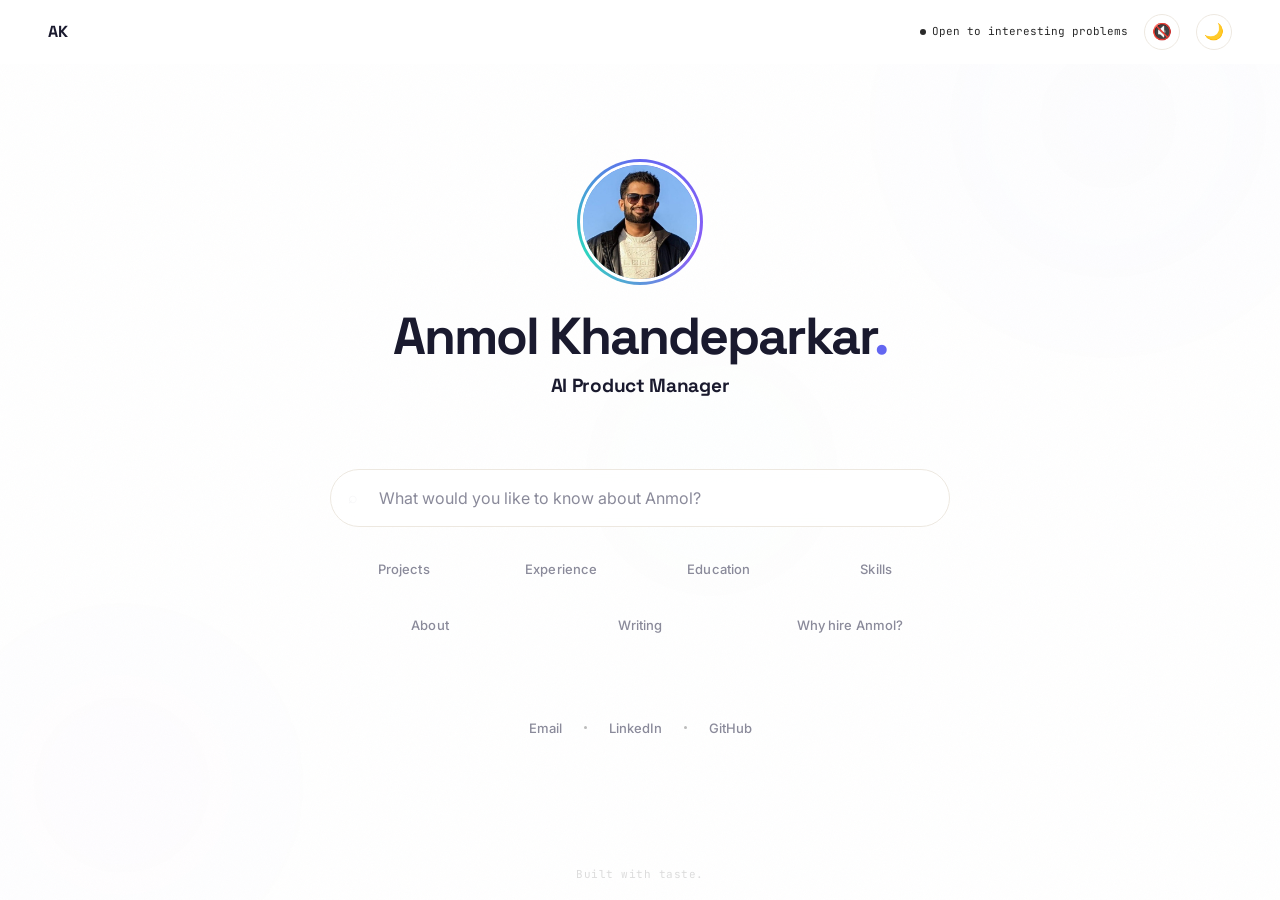
==== index.html @ 7db9a33a "fix: improve RAG retrieval — enriched chunk tags, query expansion for mole/fund/work/writing/educati" ====
<!DOCTYPE html>
<html lang="en">
<head>
<meta charset="UTF-8">
<meta name="viewport" content="width=device-width, initial-scale=1.0">
<title>Anmol Khandeparkar — AI Product Manager</title>
<meta name="description" content="AI Product Manager. Shipped production AI/ML systems at Goldman Sachs, builds independently with Claude and Supabase. Strong opinions on great products, venture capital, and chai.">
<link rel="icon" href="data:image/svg+xml,<svg xmlns='http://www.w3.org/2000/svg' viewBox='0 0 100 100'><text y='.9em' font-size='90'>☕</text></svg>">
<link rel="preconnect" href="https://fonts.googleapis.com">
<link href="https://fonts.googleapis.com/css2?family=Inter:wght@400;500;600;700;800&family=JetBrains+Mono:wght@400;500&family=Space+Grotesk:wght@400;500;600;700;800&display=swap" rel="stylesheet">
<style>
:root {
  --bg: #FFFFFF;
  --bg-warm: #FBF8F4;
  --surface: #FFFFFF;
  --border: #EDE8E0;
  --border2: #F5F1EC;
  --text: #1a1a2e;
  --text2: #4a4a5a;
  --muted: #8a8a9a;
  --muted2: #bbb;
  --accent: #222222;
  --purple: #2a2a2a;
  --blue: #2a2a2a;
  --green: #2a2a2a;
  --pink: #333333;
  --amber: #2a2a2a;
  --sans: 'Inter', -apple-system, sans-serif;
  --mono: 'JetBrains Mono', monospace;
  --display: 'Space Grotesk', sans-serif;
  --ease: cubic-bezier(0.16, 1, 0.3, 1);
  --radius: 20px;
  --shadow: 0 2px 8px rgba(0,0,0,0.04), 0 8px 24px rgba(0,0,0,0.06);
  --shadow-hover: 0 8px 32px rgba(0,0,0,0.10), 0 2px 8px rgba(0,0,0,0.04);
}
/* ── Dark mode ── */
[data-theme="dark"] {
  --bg: #0f0f17;
  --bg-warm: #141420;
  --surface: #1a1a2e;
  --border: #2a2a3e;
  --border2: #222236;
  --text: #e8e8f0;
  --text2: #b0b0c8;
  --muted: #7a7a9a;
  --muted2: #555;
  --accent: #b0b0c8;
  --shadow: 0 2px 8px rgba(0,0,0,0.2), 0 8px 24px rgba(0,0,0,0.3);
  --shadow-hover: 0 8px 32px rgba(0,0,0,0.4), 0 2px 8px rgba(0,0,0,0.2);
}
[data-theme="dark"] nav { background: rgba(15,15,23,0.85); }
[data-theme="dark"] nav.scrolled { border-bottom-color: var(--border); box-shadow: 0 1px 12px rgba(0,0,0,0.3); }
[data-theme="dark"] ::selection { background: var(--text); color: var(--bg); }
[data-theme="dark"] .btn-primary { background: #e8e8f0; color: #0f0f17; box-shadow: 0 4px 16px rgba(232,232,240,0.15); }
[data-theme="dark"] .btn-primary:hover { background: #fff; color: #0f0f17; box-shadow: 0 8px 24px rgba(255,255,255,0.2); }
[data-theme="dark"] .btn-secondary { background: var(--surface); border-color: var(--border); }
[data-theme="dark"] .skill:hover { background: rgba(255,255,255,0.06); }
[data-theme="dark"] .status.shipped { background: rgba(255,255,255,0.06); }
[data-theme="dark"] .status.upcoming { background: rgba(255,255,255,0.06); }
[data-theme="dark"] .card-tech span { background: rgba(255,255,255,0.05); }
[data-theme="dark"] .hero-photo { border-color: var(--bg); }

/* ── Theme toggle ── */
.theme-toggle {
  background: none; border: 1px solid var(--border); border-radius: 50%;
  width: 36px; height: 36px; cursor: pointer; display: flex;
  align-items: center; justify-content: center; font-size: 16px;
  transition: all 0.3s var(--ease); color: var(--muted); flex-shrink: 0;
}
.theme-toggle:hover { border-color: #6366f1; color: var(--text); transform: rotate(30deg); box-shadow: 0 0 16px rgba(99,102,241,0.15); }

*, *::before, *::after { margin: 0; padding: 0; box-sizing: border-box; }
html { scroll-behavior: smooth; }
body {
  background: var(--bg);
  color: var(--text);
  font-family: var(--sans);
  line-height: 1.7;
  -webkit-font-smoothing: antialiased;
  transition: background 0.4s ease, color 0.3s ease;
}
::selection { background: var(--text); color: #fff; }

/* ── Progress ── */
#progress {
  position: fixed; top: 0; left: 0; height: 3px;
  background: linear-gradient(90deg, var(--text), var(--muted));
  z-index: 10000; width: 0; border-radius: 0 2px 2px 0;
}

/* ── Nav ── */
nav {
  position: fixed; top: 0; left: 0; right: 0; z-index: 1000;
  background: rgba(255,255,255,0.85);
  backdrop-filter: blur(24px); -webkit-backdrop-filter: blur(24px);
  padding: 0 48px; height: 64px;
  display: flex; justify-content: space-between; align-items: center;
  border-bottom: 1px solid transparent;
  transition: border-color 0.3s, box-shadow 0.3s;
}
nav.scrolled { border-bottom-color: var(--border2); box-shadow: 0 1px 12px rgba(0,0,0,0.04); }
.nav-name { font-family: var(--display); font-size: 16px; font-weight: 700; color: var(--text); text-decoration: none; letter-spacing: -0.3px; }
.nav-status {
  font-family: var(--mono); font-size: 11px; color: var(--green);
  display: flex; align-items: center; gap: 6px;
}
.nav-status::before {
  content: ''; width: 6px; height: 6px; border-radius: 50%;
  background: var(--green); animation: pulse-dot 2s ease infinite;
}
@keyframes pulse-dot { 0%,100% { opacity: 1; } 50% { opacity: 0.4; } }

/* ── Layout ── */
.wrap { max-width: 720px; margin: 0 auto; padding: 0 32px; }
.wrap-wide { max-width: 1000px; margin: 0 auto; padding: 0 32px; }

/* ── Warm section backgrounds ── */
.bg-warm { background: var(--bg-warm); transition: background 0.4s ease; }

/* ── Noise texture overlay ── */
body::before {
  content: ''; position: fixed; inset: 0; z-index: 1; pointer-events: none;
  opacity: 0.028;
  background-image: url("data:image/svg+xml,%3Csvg viewBox='0 0 256 256' xmlns='http://www.w3.org/2000/svg'%3E%3Cfilter id='n'%3E%3CfeTurbulence type='fractalNoise' baseFrequency='0.9' numOctaves='4' stitchTiles='stitch'/%3E%3C/filter%3E%3Crect width='100%25' height='100%25' filter='url(%23n)'/%3E%3C/svg%3E");
  background-repeat: repeat; background-size: 256px;
}

/* ── Aurora gradient ── */
.aurora {
  position: absolute; inset: 0; overflow: hidden; pointer-events: none; z-index: 0;
}
.aurora-blob {
  position: absolute; border-radius: 50%; filter: blur(80px); opacity: 0.12;
  animation: aurora-drift 12s ease-in-out infinite alternate;
}
[data-theme="dark"] .aurora-blob { opacity: 0.08; }
.aurora-blob:nth-child(1) {
  width: 600px; height: 600px; top: -20%; right: -10%;
  background: radial-gradient(circle, rgba(99,102,241,0.15) 0%, transparent 70%);
  animation-duration: 14s;
}
.aurora-blob:nth-child(2) {
  width: 500px; height: 500px; bottom: -15%; left: -10%;
  background: radial-gradient(circle, rgba(139,92,246,0.12) 0%, transparent 70%);
  animation-duration: 18s; animation-delay: -4s;
}
.aurora-blob:nth-child(3) {
  width: 400px; height: 400px; top: 30%; left: 40%;
  background: radial-gradient(circle, rgba(45,212,191,0.10) 0%, transparent 70%);
  animation-duration: 16s; animation-delay: -8s;
}
[data-theme="dark"] .aurora-blob:nth-child(1) {
  background: radial-gradient(circle, rgba(99,102,241,0.20) 0%, transparent 70%);
}
[data-theme="dark"] .aurora-blob:nth-child(2) {
  background: radial-gradient(circle, rgba(139,92,246,0.18) 0%, transparent 70%);
}
[data-theme="dark"] .aurora-blob:nth-child(3) {
  background: radial-gradient(circle, rgba(45,212,191,0.12) 0%, transparent 70%);
}
@keyframes aurora-drift {
  0% { transform: translate(0, 0) scale(1); }
  33% { transform: translate(40px, -30px) scale(1.1); }
  66% { transform: translate(-20px, 20px) scale(0.95); }
  100% { transform: translate(30px, -10px) scale(1.05); }
}

/* ── Floating particles ── */
.particles {
  position: absolute; inset: 0; overflow: hidden; pointer-events: none; z-index: 1;
}
.particle {
  position: absolute; border-radius: 50%; pointer-events: none;
  background: #6366f1; opacity: 0;
  animation: particle-float linear infinite;
}
.particle:nth-child(odd) { background: #8b5cf6; }
.particle:nth-child(3n) { background: #2dd4bf; }
@keyframes particle-float {
  0% { transform: translateY(100vh) scale(0); opacity: 0; }
  10% { opacity: 0.6; }
  90% { opacity: 0.6; }
  100% { transform: translateY(-20vh) scale(1); opacity: 0; }
}

/* ── Decorative blobs (legacy, kept for contact section) ── */
.blob {
  position: absolute; border-radius: 50%; pointer-events: none;
  filter: blur(100px); opacity: 0.07;
}

/* ── Hero entrance orchestration ── */
.hero-enter { opacity: 0; transform: translateY(40px); }
.hero-enter.go {
  opacity: 1; transform: translateY(0);
  transition: opacity 0.8s var(--ease), transform 0.8s var(--ease);
}
.hero-enter:nth-child(1) { transition-delay: 0.1s; }
.hero-enter:nth-child(2) { transition-delay: 0.25s; }
.hero-enter:nth-child(3) { transition-delay: 0.4s; }
.hero-enter:nth-child(4) { transition-delay: 0.55s; }
.hero-enter:nth-child(5) { transition-delay: 0.65s; }
.hero-enter:nth-child(6) { transition-delay: 0.75s; }
.hero-enter:nth-child(7) { transition-delay: 0.85s; }

/* ── Hero photo ── */
.hero-photo-wrap {
  width: 120px; height: 120px; border-radius: 50%; margin-bottom: 28px;
  position: relative; display: inline-block;
}
.hero-photo-wrap::before {
  content: ''; position: absolute; inset: -3px; border-radius: 50%;
  background: conic-gradient(from 0deg, #6366f1, #8b5cf6, #2dd4bf, #6366f1);
  z-index: 0; animation: photo-ring-spin 4s linear infinite;
}
@keyframes photo-ring-spin {
  0% { transform: rotate(0deg); }
  100% { transform: rotate(360deg); }
}
.hero-photo {
  width: 120px; height: 120px; border-radius: 50%; object-fit: cover;
  position: relative; z-index: 1; border: 3px solid var(--bg);
  transition: transform 0.4s var(--ease), box-shadow 0.4s var(--ease);
}
.hero-photo:hover { transform: scale(1.08); box-shadow: 0 8px 32px rgba(0,0,0,0.15); }

/* ── Hero ── */
#hero {
  min-height: 100vh; display: flex; align-items: flex-start; justify-content: center;
  padding-top: 18vh; padding-bottom: 60px;
  position: relative; overflow: hidden; text-align: center;
}
#hero .blob-1 { width: 500px; height: 500px; background: var(--accent); top: -100px; right: -150px; }
#hero .blob-2 { width: 400px; height: 400px; background: var(--purple); bottom: -50px; left: -200px; }
#hero .wrap { display: flex; flex-direction: column; align-items: center; }
.hero-name {
  font-family: var(--display); font-weight: 800;
  font-size: clamp(36px, 5vw, 52px);
  letter-spacing: -2px; line-height: 1; margin-bottom: 8px;
  white-space: nowrap;
}
.hero-name .dot {
  color: #6366f1;
}
[data-theme="dark"] .hero-name {
  background: linear-gradient(135deg, #e8e8f0, #b0b0c8, #8b5cf6);
  -webkit-background-clip: text; background-clip: text;
  -webkit-text-fill-color: transparent;
}
[data-theme="dark"] .hero-name .dot {
  -webkit-text-fill-color: #6366f1;
}
.hero-sub {
  font-family: var(--display); font-size: clamp(16px, 2vw, 19px);
  font-weight: 500; letter-spacing: -0.3px; margin-bottom: 40px;
  color: var(--text2);
}
.hero-sub .hl {
  font-weight: 700; color: var(--text);
}
.hero-bio { display: none; }
.hero-signoff { display: none; }
.chai-trigger { color: inherit; text-decoration: none; border-bottom: 2px dashed var(--muted); cursor: pointer; transition: border-color 0.2s, color 0.2s; }
.chai-trigger:hover { border-color: var(--text); color: var(--text); }
.hero-actions { display: none; }
.btn-primary {
  display: inline-flex; align-items: center; gap: 8px;
  padding: 14px 32px; background: var(--text); color: #fff;
  border-radius: 100px; font-size: 15px; font-weight: 600;
  text-decoration: none; transition: all 0.3s var(--ease);
  box-shadow: 0 4px 16px rgba(26,26,46,0.2);
}
.btn-primary:hover { background: #000; transform: translateY(-3px); box-shadow: 0 8px 30px rgba(0,0,0,0.25), 0 0 60px rgba(0,0,0,0.08); }
.btn-secondary {
  display: inline-flex; align-items: center;
  padding: 14px 28px; border: 1.5px solid var(--border);
  border-radius: 100px; font-size: 14px; font-weight: 500;
  color: var(--text2); text-decoration: none;
  transition: all 0.3s var(--ease); background: var(--surface);
}
.btn-secondary:hover { border-color: var(--text); color: var(--text); transform: translateY(-2px); box-shadow: var(--shadow); }

/* ── Prompt bar ── */
/* ── Search bar ── */
.prompt-wrap {
  margin-top: 0; width: 100%; max-width: 620px; position: relative;
}
.prompt-input-wrap {
  position: relative; width: 100%;
}
.prompt-bar {
  width: 100%; padding: 18px 56px 18px 48px;
  font-family: var(--sans); font-size: 16px; font-weight: 400;
  color: var(--text); background: rgba(255,255,255,0.7);
  backdrop-filter: blur(20px); -webkit-backdrop-filter: blur(20px);
  border: 1px solid var(--border); border-radius: 32px;
  outline: none;
  transition: border-color 0.3s var(--ease), box-shadow 0.3s var(--ease), background 0.3s;
  -webkit-appearance: none;
}
[data-theme="dark"] .prompt-bar { background: rgba(26,26,46,0.4); border-color: rgba(255,255,255,0.08); }
.prompt-search-icon {
  position: absolute; left: 18px; top: 50%; transform: translateY(-50%);
  color: var(--muted); font-size: 16px; pointer-events: none;
  transition: color 0.3s;
}
.prompt-bar:focus ~ .prompt-search-icon { color: var(--text); }
.prompt-bar::placeholder { color: var(--muted); }
.prompt-bar:focus {
  border-color: rgba(99,102,241,0.4);
  box-shadow: 0 4px 32px rgba(99,102,241,0.08), 0 0 0 4px rgba(99,102,241,0.06);
  background: rgba(255,255,255,0.9);
}
[data-theme="dark"] .prompt-bar:focus {
  box-shadow: 0 4px 32px rgba(99,102,241,0.15), 0 0 0 4px rgba(99,102,241,0.10);
  background: rgba(26,26,46,0.8);
}
.prompt-submit {
  position: absolute; right: 8px; top: 50%; transform: translateY(-50%);
  width: 38px; height: 38px; border-radius: 50%;
  background: linear-gradient(135deg, #6366f1, #8b5cf6); color: #fff; border: none; cursor: pointer;
  display: flex; align-items: center; justify-content: center;
  font-size: 16px; transition: all 0.3s var(--ease); opacity: 0;
  box-shadow: 0 2px 12px rgba(99,102,241,0.3);
}
.prompt-bar:not(:placeholder-shown) ~ .prompt-submit { opacity: 1; }
.prompt-submit:hover { transform: translateY(-50%) scale(1.12); box-shadow: 0 4px 20px rgba(99,102,241,0.4); }
.prompt-bar.loading { pointer-events: none; opacity: 0.6; }

/* ── Suggested query chips ── */
.prompt-chips {
  display: flex; flex-wrap: wrap; gap: 10px;
  margin-top: 24px; justify-content: center; max-width: 620px;
}
.prompt-chip {
  font-family: var(--sans); font-size: 13px; font-weight: 500;
  color: var(--muted); background: transparent;
  border: 1px solid transparent; border-radius: 100px;
  padding: 9px 20px; cursor: pointer;
  transition: all 0.3s var(--ease);
  white-space: nowrap; letter-spacing: 0.01em;
  position: relative;
}
.prompt-chip:hover {
  color: var(--text); background: rgba(99,102,241,0.06);
  border-color: rgba(99,102,241,0.15);
  transform: translateY(-1px);
}
[data-theme="dark"] .prompt-chip:hover {
  background: rgba(99,102,241,0.10); border-color: rgba(99,102,241,0.20);
}
.prompt-chip.active {
  color: #fff; background: linear-gradient(135deg, #6366f1, #8b5cf6);
  border-color: transparent; box-shadow: 0 4px 16px rgba(99,102,241,0.30);
  transform: translateY(-1px);
}
.prompt-sep {
  width: 1px; height: 20px; background: var(--border); align-self: center; flex-shrink: 0;
}
.chip-break {
  flex-basis: 100%; height: 0; margin: 0; padding: 0; border: none;
}
.prompt-chips .prompt-chip {
  flex: 1 1 0; text-align: center; max-width: 200px;
}
[data-theme="dark"] .prompt-sep { background: rgba(255,255,255,0.08); }

/* ── Quick-answer cards ── */
.quick-cards {
  width: 100%; max-width: 620px; margin-top: 24px;
  overflow: hidden; transition: max-height 0.5s var(--ease), opacity 0.4s;
  max-height: 0; opacity: 0;
}
.quick-cards.show { max-height: 4000px; opacity: 1; transition: max-height 0.8s var(--ease), opacity 0.6s var(--ease); }
.quick-card {
  text-align: left; padding: 16px 20px; margin-bottom: 10px;
  background: rgba(255,255,255,0.6); backdrop-filter: blur(16px); -webkit-backdrop-filter: blur(16px);
  border: 1px solid var(--border); border-radius: 16px;
  transition: all 0.3s var(--ease);
}
[data-theme="dark"] .quick-card { background: rgba(26,26,46,0.5); }
.quick-card:hover { border-color: rgba(99,102,241,0.3); box-shadow: 0 6px 24px rgba(99,102,241,0.08); transform: translateY(-2px); }
[data-theme="dark"] .quick-card:hover { box-shadow: 0 6px 24px rgba(99,102,241,0.15); }
.quick-card a { text-decoration: none; color: inherit; display: block; }
.quick-card-title {
  font-family: var(--display); font-size: 15px; font-weight: 600;
  color: var(--text); margin-bottom: 4px;
}
.quick-card-meta {
  font-size: 13px; color: var(--muted); margin-bottom: 6px;
}
.quick-card-highlight {
  font-size: 13px; font-weight: 600; color: #6366f1;
  padding: 8px 14px; margin-bottom: 8px; border-radius: 10px;
  background: rgba(99,102,241,0.06); border: 1px solid rgba(99,102,241,0.12);
  letter-spacing: 0.01em; line-height: 1.5;
}
[data-theme="dark"] .quick-card-highlight { background: rgba(99,102,241,0.1); border-color: rgba(99,102,241,0.2); }
.quick-card-body {
  font-size: 14px; color: var(--text2); line-height: 1.55;
}
.quick-card-body .qc-line {
  display: flex; align-items: baseline; gap: 8px;
  padding: 4px 0;
}
.quick-card-body .qc-line:first-child { padding-top: 0; }
.quick-card-body .qc-line:last-child { padding-bottom: 0; }
.quick-card-body .qc-bullet {
  flex-shrink: 0; width: 4px; height: 4px; border-radius: 50%;
  background: rgba(99,102,241,0.5); margin-top: 8px;
}
.quick-card-body .qc-impact {
  color: var(--text); font-weight: 600;
}
.quick-card-tags {
  display: flex; flex-wrap: wrap; gap: 6px; margin-top: 8px;
}
.quick-card-tag {
  font-size: 11px; font-weight: 500; padding: 3px 10px;
  border-radius: 12px; background: rgba(99,102,241,0.05); color: var(--muted);
  border: 1px solid rgba(99,102,241,0.10);
}
[data-theme="dark"] .quick-card-tag { background: rgba(99,102,241,0.10); border-color: rgba(99,102,241,0.15); }
.quick-cards-header {
  display: flex; align-items: center; justify-content: space-between;
  margin-bottom: 14px; padding: 0 4px;
}
.quick-cards-title {
  font-family: var(--display); font-size: 13px; font-weight: 600;
  color: var(--muted); letter-spacing: 0.5px; text-transform: uppercase;
}
.quick-cards-close {
  font-size: 12px; color: var(--muted); background: none; border: none;
  cursor: pointer; padding: 4px 8px; transition: color 0.2s;
}
.quick-cards-close:hover { color: var(--text); }

/* ── Staggered card entrance ── */
.qc-stagger {
  opacity: 0; transform: translateY(18px) scale(0.97);
  filter: blur(4px);
  transition: opacity 0.7s cubic-bezier(0.22, 1, 0.36, 1),
              transform 0.7s cubic-bezier(0.22, 1, 0.36, 1),
              filter 0.5s cubic-bezier(0.22, 1, 0.36, 1);
  transition-delay: calc(var(--qc-i, 0) * 180ms);
}
.qc-stagger.qc-in {
  opacity: 1; transform: translateY(0) scale(1); filter: blur(0);
}

/* ── AI response area ── */
.ai-response {
  width: 100%; max-width: 620px; margin-top: 12px; text-align: left;
  overflow: hidden; transition: max-height 0.5s var(--ease), opacity 0.4s;
  max-height: 0; opacity: 0;
}
.ai-response.show { max-height: 600px; opacity: 1; transition: max-height 0.8s var(--ease), opacity 0.8s var(--ease); }
.ai-response-inner {
  display: flex; gap: 16px; padding: 20px 24px;
  background: transparent;
  border: none;
  border-radius: 16px; font-size: 14px; color: var(--text2); line-height: 1.6;
}
.ai-response-inner .ai-icon {
  width: 32px; height: 32px; border-radius: 10px;
  background: linear-gradient(135deg, #6366f1, #8b5cf6); color: #fff;
  display: flex; align-items: center; justify-content: center;
  font-size: 12px; font-weight: 700; flex-shrink: 0;
  font-family: var(--display); margin-top: 1px;
}
.ai-response-body { flex: 1; min-width: 0; }
.ai-response-text { line-height: 1.75; letter-spacing: 0.01em; word-spacing: 0.02em; }
.ai-response-text .cursor {
  display: inline-block; width: 2px; height: 14px; background: var(--text);
  margin-left: 2px; vertical-align: text-bottom;
  animation: blink-cursor 0.6s step-end infinite;
}
@keyframes blink-cursor { 50% { opacity: 0; } }
.ai-response-footer {
  display: flex; align-items: center; justify-content: center;
  margin-top: 14px;
}
.ai-reset {
  font-family: var(--sans); font-size: 13px; font-weight: 500; color: #6366f1;
  background: rgba(99,102,241,0.08); border: 1px solid rgba(99,102,241,0.2);
  border-radius: 100px; cursor: pointer; padding: 8px 20px;
  transition: all 0.3s var(--ease);
  letter-spacing: 0.01em;
}
.ai-reset:hover { background: rgba(99,102,241,0.15); border-color: rgba(99,102,241,0.4); transform: translateY(-1px); }
[data-theme="dark"] .ai-reset { background: rgba(99,102,241,0.1); border-color: rgba(99,102,241,0.25); }

/* ── Links row below search ── */
.hero-links {
  display: flex; gap: 8px; margin-top: 32px; align-items: center;
}
.hero-link {
  font-size: 13px; color: var(--muted); text-decoration: none;
  transition: all 0.3s var(--ease); font-weight: 500;
  padding: 6px 14px; border-radius: 20px;
}
.hero-link:hover { color: var(--text); background: rgba(99,102,241,0.06); }
[data-theme="dark"] .hero-link:hover { background: rgba(99,102,241,0.12); }
.hero-links-sep {
  width: 3px; height: 3px; border-radius: 50%; background: var(--muted2); flex-shrink: 0;
}


/* ── Section titles ── */
section { padding: 100px 0; position: relative; }
.s-title {
  font-family: var(--display); font-size: 14px; font-weight: 600;
  color: var(--muted); letter-spacing: 1.5px; text-transform: uppercase;
  margin-bottom: 36px; display: flex; align-items: center; gap: 12px;
}
.s-title::after {
  content: ''; flex: 1; height: 1px; background: var(--border);
}


/* ── Site credit ── */
.site-credit {
  position: fixed; bottom: 16px; left: 50%; transform: translateX(-50%);
  font-family: var(--mono); font-size: 11px; color: var(--muted2);
  letter-spacing: 0.5px; opacity: 0.5; pointer-events: none;
}

/* ── Chai ── */
.chai-cup { position: fixed; font-size: 28px; pointer-events: none; z-index: 9000; animation: float-up 2s var(--ease) forwards; }
@keyframes float-up { 0% { opacity:1; transform:translateY(0) scale(1) rotate(0); } 100% { opacity:0; transform:translateY(-140px) scale(0.5) rotate(20deg); } }
.chai-display {
  position: fixed; bottom: 24px; right: 24px;
  font-family: var(--mono); font-size: 13px; color: var(--text);
  background: var(--surface); border: 1px solid var(--border);
  padding: 12px 24px; border-radius: var(--radius); z-index: 9000;
  box-shadow: var(--shadow);
  opacity: 0; transform: translateY(8px);
  transition: opacity 0.3s, transform 0.3s var(--ease);
}
.chai-display.show { opacity: 1; transform: translateY(0); }

/* ── Toast ── */
.toast {
  position: fixed; bottom: 32px; left: 50%;
  transform: translateX(-50%) translateY(16px);
  font-family: var(--mono); font-size: 14px; color: var(--text);
  background: var(--surface); border: 1px solid var(--border);
  padding: 14px 32px; border-radius: var(--radius);
  box-shadow: var(--shadow-hover); z-index: 10001;
  opacity: 0; transition: opacity 0.3s, transform 0.3s var(--ease);
}
.toast.show { opacity: 1; transform: translateX(-50%) translateY(0); }


/* ── Confetti ── */
.confetti {
  position: fixed; top: -10px; width: 10px; height: 10px;
  border-radius: 3px; z-index: 100000; pointer-events: none;
  animation: confetti-fall 2.5s var(--ease) forwards;
}
@keyframes confetti-fall { 0% { transform:translateY(0) rotate(0deg); opacity:1; } 100% { transform:translateY(100vh) rotate(720deg); opacity:0; } }

/* ── Reveal ── */
.js .reveal { opacity: 0; transform: translateY(24px); transition: opacity 0.7s var(--ease), transform 0.7s var(--ease); }
.js .reveal.vis { opacity: 1; transform: translateY(0); }
.js .reveal-left { opacity: 0; transform: translateX(-36px); transition: opacity 0.7s var(--ease), transform 0.7s var(--ease); }
.js .reveal-right { opacity: 0; transform: translateX(36px); transition: opacity 0.7s var(--ease), transform 0.7s var(--ease); }
.js .reveal-left.vis, .js .reveal-right.vis { opacity: 1; transform: translateX(0); }
.js .reveal-scale { opacity: 0; transform: scale(0.93); transition: opacity 0.6s var(--ease), transform 0.6s var(--ease); }
.js .reveal-scale.vis { opacity: 1; transform: scale(1); }
.js .stagger > .reveal:nth-child(2) { transition-delay: 0.08s; }
.js .stagger > .reveal:nth-child(3) { transition-delay: 0.16s; }
.js .stagger > .reveal:nth-child(4) { transition-delay: 0.24s; }
.js .stagger > .reveal:nth-child(5) { transition-delay: 0.32s; }
.js .stagger > .reveal:nth-child(6) { transition-delay: 0.4s; }

/* ── Responsive ── */
@media (max-width: 768px) {
  nav { padding: 0 20px; height: 56px; }
  .nav-links, .nav-status { display: none !important; }
  .wrap, .wrap-wide { padding: 0 20px; }
  section { padding: 72px 0; }
  .hero-name { font-size: 28px; letter-spacing: -1px; white-space: normal; }
  .hero-sub { font-size: 15px; }
  .prompt-bar { padding: 14px 48px 14px 42px; font-size: 15px; }
  .prompt-chips { gap: 6px; }
  .prompt-chip { font-size: 12px; padding: 7px 14px; }
  .prompt-sep { display: none; }
  .quick-cards, .ai-response { max-width: 100%; }
  .hero-links { gap: 16px; }
}

/* ── Sound toggle ── */
.sound-toggle {
  background: none; border: 1px solid var(--border); border-radius: 50%;
  width: 36px; height: 36px; cursor: pointer; display: flex;
  align-items: center; justify-content: center; font-size: 16px;
  transition: all 0.3s var(--ease); color: var(--muted); flex-shrink: 0;
}
.sound-toggle:hover { border-color: #6366f1; color: var(--text); box-shadow: 0 0 16px rgba(99,102,241,0.15); }

/* ── Radial wipe ── */
.theme-wipe {
  position: fixed; border-radius: 50%; pointer-events: none; z-index: 10001;
  transform: translate(-50%, -50%) scale(0);
  transition: transform 0.6s cubic-bezier(0.4, 0, 0.2, 1);
}
.theme-wipe.expand {
  transform: translate(-50%, -50%) scale(1);
}
</style>
</head>
<body>

<div id="progress"></div>

<nav>
  <a href="#" class="nav-name">AK</a>
  <div style="display:flex;align-items:center;gap:16px;">
    <span class="nav-status">Open to interesting problems</span>
    <button class="sound-toggle" id="sound-toggle" title="Toggle sound" aria-label="Toggle sound">🔇</button>
    <button class="theme-toggle" id="theme-toggle" title="Toggle dark mode" aria-label="Toggle dark mode">☀️</button>
  </div>
</nav>

<!-- ── Hero ── -->
<section id="hero">
  <div class="aurora">
    <div class="aurora-blob"></div>
    <div class="aurora-blob"></div>
    <div class="aurora-blob"></div>
  </div>
  <div class="particles" id="particles"></div>
  <div class="wrap" style="position:relative;z-index:2;">
    <div class="hero-photo-wrap hero-enter">
      <img src="anmol.jpg" alt="Anmol Khandeparkar" class="hero-photo" />
    </div>
    <h1 class="hero-name hero-enter" id="hero-text">Anmol Khandeparkar<span class="dot">.</span></h1>
    <p class="hero-sub hero-enter"><span class="hl">AI Product Manager</span></p>

    <div class="prompt-wrap hero-enter">
      <div class="prompt-input-wrap">
        <span class="prompt-search-icon">⌕</span>
        <input type="text" class="prompt-bar" id="prompt-bar" placeholder="What would you like to know about Anmol?" autocomplete="off" />
        <button class="prompt-submit" id="prompt-submit" aria-label="Submit">→</button>
      </div>

      <div class="prompt-chips" id="prompt-chips">
        <button class="prompt-chip" data-type="quick" data-category="projects" data-query="What projects has Anmol built?">Projects</button>
        <button class="prompt-chip" data-type="quick" data-category="experience" data-query="Where has Anmol worked?">Experience</button>
        <button class="prompt-chip" data-type="quick" data-category="education" data-query="Where did Anmol study?">Education</button>
        <button class="prompt-chip" data-type="quick" data-category="skills" data-query="What are Anmol's skills?">Skills</button>
        <span class="chip-break"></span>
        <button class="prompt-chip" data-type="quick" data-category="about" data-query="Tell me something about Anmol">About</button>
        <button class="prompt-chip" data-type="quick" data-category="writing" data-query="What has Anmol written?">Writing</button>
        <button class="prompt-chip" data-type="quick" data-category="hire" data-query="Why should I hire Anmol?">Why hire Anmol?</button>
      </div>

      <!-- Quick-answer cards (pre-built, no API) -->
      <div class="quick-cards" id="quick-cards"></div>

      <!-- AI-generated response (API) -->
      <div class="ai-response" id="ai-response">
        <div class="ai-response-inner">
          <div class="ai-icon">AK</div>
          <div class="ai-response-body">
            <div class="ai-response-text" id="ai-response-text"></div>
          </div>
        </div>
        <div class="ai-response-footer">
          <button class="ai-reset" id="ai-reset">Ask something else ↗</button>
        </div>
      </div>
    </div>

    <div class="hero-links hero-enter">
      <a href="mailto:khandeparkaranmol@gmail.com" class="hero-link">Email</a>
      <span class="hero-links-sep"></span>
      <a href="https://www.linkedin.com/in/anmol-khandeparkar/" target="_blank" class="hero-link">LinkedIn</a>
      <span class="hero-links-sep"></span>
      <a href="https://github.com/anmolkhandeparkar" target="_blank" class="hero-link">GitHub</a>
    </div>
  </div>
</section>

<!-- Sections removed: search-bar-only mode -->

<div class="site-credit">Built with taste.</div>

<div class="chai-display" id="chai-display"></div>
<div class="toast" id="toast"></div>
<!-- idle-nudge and conviction-popup removed — search-bar-only mode -->


<script>
(function(){
const $ = s => document.querySelector(s);
const $$ = s => document.querySelectorAll(s);
document.documentElement.classList.add('js');

/* ── Dark mode ── */
const savedTheme = localStorage.getItem('theme') || (window.matchMedia('(prefers-color-scheme: dark)').matches ? 'dark' : 'light');
document.documentElement.setAttribute('data-theme', savedTheme);
const themeBtn = document.getElementById('theme-toggle');
if (themeBtn) {
  themeBtn.textContent = savedTheme === 'dark' ? '☀️' : '🌙';
  // Click handler added below in radial wipe section
}

/* ── Ambient Sound Engine (Web Audio API) ── */
const SFX = (() => {
  let ctx, enabled = false;
  const soundBtn = document.getElementById('sound-toggle');

  function getCtx() {
    if (!ctx) {
      ctx = new (window.AudioContext || window.webkitAudioContext)();
      // iOS Safari: unlock audio by playing a silent buffer on first user gesture
      const silence = ctx.createBuffer(1, 1, ctx.sampleRate);
      const src = ctx.createBufferSource();
      src.buffer = silence;
      src.connect(ctx.destination);
      src.start();
    }
    if (ctx.state === 'suspended') ctx.resume();
    return ctx;
  }

  // Convolver for subtle room reverb
  let reverbBuffer = null;
  function createReverb(c) {
    if (reverbBuffer) return;
    const len = c.sampleRate * 0.3;
    reverbBuffer = c.createBuffer(2, len, c.sampleRate);
    for (let ch = 0; ch < 2; ch++) {
      const d = reverbBuffer.getChannelData(ch);
      for (let i = 0; i < len; i++) d[i] = (Math.random() * 2 - 1) * Math.pow(1 - i / len, 2.5);
    }
  }
  function addReverb(c, source, wet) {
    createReverb(c);
    const conv = c.createConvolver();
    conv.buffer = reverbBuffer;
    const wetGain = c.createGain();
    wetGain.gain.value = wet;
    source.connect(conv);
    conv.connect(wetGain);
    wetGain.connect(c.destination);
  }

  function play(type) {
    if (!enabled) return;
    const c = getCtx();
    const t = c.currentTime;

    if (type === 'tick') {
      // Tiny keystroke — barely audible, randomized pitch for natural feel
      const buf = c.createBuffer(1, c.sampleRate * 0.012, c.sampleRate);
      const d = buf.getChannelData(0);
      for (let i = 0; i < d.length; i++) d[i] = (Math.random() * 2 - 1) * Math.pow(1 - i / d.length, 12);
      const src = c.createBufferSource(); src.buffer = buf;
      const lp = c.createBiquadFilter(); lp.type = 'lowpass';
      lp.frequency.value = 2000 + Math.random() * 1500;
      const g = c.createGain(); g.gain.setValueAtTime(0.04 + Math.random() * 0.02, t);
      g.gain.exponentialRampToValueAtTime(0.001, t + 0.012);
      src.connect(lp); lp.connect(g); g.connect(c.destination);
      src.start(t); src.stop(t + 0.012);
    } else if (type === 'click') {
      // Woody tap — like a soft key press on a premium keyboard
      const buf = c.createBuffer(1, c.sampleRate * 0.04, c.sampleRate);
      const d = buf.getChannelData(0);
      for (let i = 0; i < d.length; i++) d[i] = (Math.random() * 2 - 1) * Math.pow(1 - i / d.length, 8);
      const src = c.createBufferSource(); src.buffer = buf;
      const lp = c.createBiquadFilter(); lp.type = 'lowpass'; lp.frequency.value = 3000; lp.Q.value = 0.5;
      const g = c.createGain(); g.gain.setValueAtTime(0.12, t); g.gain.exponentialRampToValueAtTime(0.001, t + 0.04);
      src.connect(lp); lp.connect(g); g.connect(c.destination);
      src.start(t); src.stop(t + 0.04);
    } else if (type === 'chime') {
      // Glass bell — soft, warm, with natural harmonics and reverb tail
      [523.25, 659.25, 783.99].forEach((freq, i) => {
        const osc = c.createOscillator(); osc.type = 'sine';
        osc.frequency.value = freq;
        const g = c.createGain();
        const start = t + i * 0.06;
        g.gain.setValueAtTime(0, start);
        g.gain.linearRampToValueAtTime(0.05 - i * 0.012, start + 0.01);
        g.gain.exponentialRampToValueAtTime(0.001, start + 0.5);
        osc.connect(g); g.connect(c.destination);
        addReverb(c, g, 0.15);
        osc.start(start); osc.stop(start + 0.5);
      });
    } else if (type === 'whoosh') {
      // Bubble pop — round, satisfying
      const osc = c.createOscillator(); osc.type = 'sine';
      osc.frequency.setValueAtTime(400, t);
      osc.frequency.exponentialRampToValueAtTime(600, t + 0.04);
      osc.frequency.exponentialRampToValueAtTime(480, t + 0.1);
      const g = c.createGain();
      g.gain.setValueAtTime(0, t);
      g.gain.linearRampToValueAtTime(0.08, t + 0.005);
      g.gain.exponentialRampToValueAtTime(0.001, t + 0.12);
      osc.connect(g); g.connect(c.destination);
      addReverb(c, g, 0.1);
      osc.start(t); osc.stop(t + 0.12);
    } else if (type === 'toggle') {
      // Tiny sparkle — light, airy
      const osc = c.createOscillator(); osc.type = 'sine';
      osc.frequency.setValueAtTime(1047, t);
      osc.frequency.exponentialRampToValueAtTime(1175, t + 0.08);
      const g = c.createGain();
      g.gain.setValueAtTime(0, t);
      g.gain.linearRampToValueAtTime(0.025, t + 0.015);
      g.gain.exponentialRampToValueAtTime(0.001, t + 0.15);
      osc.connect(g); g.connect(c.destination);
      addReverb(c, g, 0.25);
      osc.start(t); osc.stop(t + 0.15);
    }
  }

  // Sound toggle button
  if (soundBtn) {
    function toggleSound(e) {
      if (e.type === 'touchend') e.preventDefault(); // prevent duplicate click
      enabled = !enabled;
      soundBtn.textContent = enabled ? '🔊' : '🔇';
      if (enabled) { getCtx(); play('click'); }
    }
    soundBtn.addEventListener('click', toggleSound);
    soundBtn.addEventListener('touchend', toggleSound);
  }

  return { play };
})();

/* ── Dark mode radial wipe ── */
if (themeBtn) {
  // Replace the existing click handler with radial wipe version
  themeBtn.replaceWith(themeBtn.cloneNode(true));
  const newThemeBtn = document.getElementById('theme-toggle');
  newThemeBtn.textContent = document.documentElement.getAttribute('data-theme') === 'dark' ? '☀️' : '🌙';
  newThemeBtn.addEventListener('click', (e) => {
    SFX.play('toggle');
    const current = document.documentElement.getAttribute('data-theme');
    const next = current === 'dark' ? 'light' : 'dark';
    const nextBg = next === 'dark' ? '#0f0f17' : '#FFFFFF';

    // Calculate wipe size to cover the entire viewport
    const rect = newThemeBtn.getBoundingClientRect();
    const cx = rect.left + rect.width / 2;
    const cy = rect.top + rect.height / 2;
    const maxDist = Math.max(
      Math.hypot(cx, cy),
      Math.hypot(window.innerWidth - cx, cy),
      Math.hypot(cx, window.innerHeight - cy),
      Math.hypot(window.innerWidth - cx, window.innerHeight - cy)
    );
    const diameter = maxDist * 2;

    // Create wipe element
    const wipe = document.createElement('div');
    wipe.className = 'theme-wipe';
    wipe.style.left = cx + 'px';
    wipe.style.top = cy + 'px';
    wipe.style.width = diameter + 'px';
    wipe.style.height = diameter + 'px';
    wipe.style.background = nextBg;
    document.body.appendChild(wipe);

    // Trigger expansion
    requestAnimationFrame(() => {
      requestAnimationFrame(() => {
        wipe.classList.add('expand');
      });
    });

    // After wipe covers screen, swap theme and remove wipe
    setTimeout(() => {
      document.documentElement.setAttribute('data-theme', next);
      localStorage.setItem('theme', next);
      newThemeBtn.textContent = next === 'dark' ? '☀️' : '🌙';
      // Fade out wipe
      wipe.style.transition = 'opacity 0.2s ease';
      wipe.style.opacity = '0';
      setTimeout(() => wipe.remove(), 200);
    }, 550);
  });
}

/* ── Hero entrance animation ── */
setTimeout(() => {
  $$('.hero-enter').forEach(el => el.classList.add('go'));
}, 100);

/* ── Floating particles ── */
(function() {
  const container = $('#particles');
  if (!container) return;
  for (let i = 0; i < 20; i++) {
    const p = document.createElement('div');
    p.className = 'particle';
    const size = 2 + Math.random() * 4;
    p.style.width = size + 'px';
    p.style.height = size + 'px';
    p.style.left = Math.random() * 100 + '%';
    p.style.animationDuration = (8 + Math.random() * 16) + 's';
    p.style.animationDelay = (Math.random() * 12) + 's';
    p.style.background = ['var(--text)','var(--muted)','var(--text2)','#9ca3af'][Math.floor(Math.random()*4)];
    container.appendChild(p);
  }
})();

/* ── Reveal observer ── */
try {
  const obs = new IntersectionObserver(entries => {
    entries.forEach(e => { if(e.isIntersecting) { e.target.classList.add('vis'); obs.unobserve(e.target); }});
  }, { threshold: 0.08, rootMargin: '0px 0px -40px 0px' });
  $$('.reveal,.reveal-left,.reveal-right,.reveal-scale').forEach(el => obs.observe(el));
} catch(e) { $$('.reveal,.reveal-left,.reveal-right,.reveal-scale').forEach(el => el.classList.add('vis')); }
setTimeout(() => $$('.reveal:not(.vis),.reveal-left:not(.vis),.reveal-right:not(.vis),.reveal-scale:not(.vis)').forEach(el => el.classList.add('vis')), 3000);

/* ── Scroll progress + nav + hero parallax ── */
window.addEventListener('scroll', () => {
  const sy = window.scrollY;
  const h = document.documentElement.scrollHeight - window.innerHeight;
  if(h > 0) $('#progress').style.width = (sy/h*100)+'%';
  $('nav').classList.toggle('scrolled', sy > 80);

  // Aurora parallax only — no hero content fade
  // Aurora parallax
  $$('.aurora-blob').forEach((b, i) => {
    const speed = [0.04, -0.03, 0.02][i] || 0.02;
    b.style.transform = `translateY(${sy * speed}px)`;
  });
}, { passive: true });

/* ── Text scramble on hero name ── */
try {
  const el = $('#hero-text');
  if(el) {
    const orig = el.innerHTML, txt = el.textContent;
    const chars = 'ABCDEFGHIJKLMNOPQRSTUVWXYZabcdefghijklmnopqrstuvwxyz0123456789@#$%';
    let iter = 0;
    setTimeout(() => {
      const iv = setInterval(() => {
        el.textContent = txt.split('').map((c,i) => (c===' '||c==='\n') ? c : i < iter ? txt[i] : chars[Math.floor(Math.random()*chars.length)]).join('');
        iter += 2;
        if(iter >= txt.length) { clearInterval(iv); el.innerHTML = orig; }
      }, 22);
    }, 600);
  }
} catch(e) {}

/* ── Magnetic buttons ── */
$$('.magnetic').forEach(btn => {
  btn.addEventListener('mousemove', e => {
    const r = btn.getBoundingClientRect();
    const x = e.clientX - r.left - r.width/2;
    const y = e.clientY - r.top - r.height/2;
    btn.style.transform = `translate(${x*0.25}px,${y*0.25}px)`;
  });
  btn.addEventListener('mouseleave', () => { btn.style.transform = ''; });
});

/* ── Email hover text swap ── */
['email-btn','contact-email'].forEach(id => {
  const btn = $('#'+id);
  if(!btn) return;
  const orig = btn.textContent, hover = btn.dataset.hover;
  btn.addEventListener('mouseenter', () => { btn.textContent = hover; });
  btn.addEventListener('mouseleave', () => { btn.textContent = orig; });
});

/* ── Count-up animation for stats ── */
function countUp(el, target, suffix='') {
  let current = 0;
  const step = target / 40;
  const iv = setInterval(() => {
    current += step;
    if (current >= target) { current = target; clearInterval(iv); }
    el.textContent = (target % 1 === 0 ? Math.round(current) : current.toFixed(2)) + suffix;
  }, 25);
}
try {
  const statObs = new IntersectionObserver(entries => {
    entries.forEach(e => {
      if (e.isIntersecting) {
        const el = e.target, val = el.dataset.count, suffix = el.dataset.suffix || '';
        countUp(el, parseFloat(val), suffix);
        statObs.unobserve(el);
      }
    });
  }, { threshold: 0.5 });
  $$('[data-count]').forEach(el => statObs.observe(el));
} catch(e) {}

/* ── Chai counter ── */
let chaiN = 0;
const chaiMsg = {1:'First cup. Good start.',3:'Getting serious.',5:'You might have a problem.',7:'This is commitment.',10:"Okay, you're hired.",15:"I'm genuinely impressed.",20:'This is legendary.'};
const chaiEl = $('#chai-trigger');
if (chaiEl) chaiEl.addEventListener('click', e => {
  e.preventDefault(); chaiN++;
  const cup = document.createElement('div');
  cup.className='chai-cup'; cup.textContent='☕';
  cup.style.left=(e.clientX-14)+'px'; cup.style.top=(e.clientY-14)+'px';
  document.body.appendChild(cup); setTimeout(()=>cup.remove(),2000);
  if(chaiMsg[chaiN]) {
    const d=$('#chai-display'); d.textContent='☕ '+chaiN+' — '+chaiMsg[chaiN];
    d.classList.add('show'); setTimeout(()=>d.classList.remove('show'),3000);
  }
});

/* ── Konami code — handled by anti-gravity easter egg below ── */

/* ── Type "hireme" ── */
const hs='hireme'; let hi=0;
document.addEventListener('keypress', e => {
  if(e.key.toLowerCase()===hs[hi]){hi++;if(hi===hs.length){hi=0;
    for(let i=0;i<60;i++){const c=document.createElement('div');c.className='confetti';c.style.left=Math.random()*100+'vw';c.style.background=['#1a1a2e','#4a4a5a','#8a8a9a','#6b7280','#374151'][Math.floor(Math.random()*5)];c.style.animationDuration=(1.5+Math.random()*2)+'s';c.style.animationDelay=Math.random()*0.5+'s';document.body.appendChild(c);setTimeout(()=>c.remove(),4000);}
    showToast('Good instinct. Email: khandeparkaranmol@gmail.com');
  }}else hi=0;
});

function showToast(m){const t=$('#toast');t.textContent=m;t.classList.add('show');setTimeout(()=>t.classList.remove('show'),3000);}

/* ── Tab away ── */
const origT=document.title;
document.addEventListener('visibilitychange',()=>{
  if(document.hidden) document.title="Come back, the chai's getting cold ☕";
  else{document.title='Welcome back.';setTimeout(()=>document.title=origT,2000);}
});

/* (footer-time and idle-nudge removed — search-bar-only mode) */

/* ── Console easter eggs ── */
console.log('%c\n   ( (\n    ) )\n  ........\n  |      |]\n  \\      / \n   `----\'\n','font-family:monospace;color:#D97706;');
console.log('%c Checking my source code? We\'d probably get along.','font-size:14px;font-weight:bold;color:#1a1a2e;');
console.log('%c khandeparkaranmol@gmail.com','font-size:12px;color:#999;');
console.log('%c Try: anmol.status()','font-size:11px;color:#22C55E;');
window.anmol={
  status:()=>['Currently shipping something at 1 AM.','Probably debating chai recipes.','Thinking about multi-agent architectures.','Watching Real Madrid highlights.','Tinkering, as always.'][Math.floor(Math.random()*5)],
  hire:()=>{showToast('Smart move.');navigator.clipboard&&navigator.clipboard.writeText('khandeparkaranmol@gmail.com');return'khandeparkaranmol@gmail.com';}
};

/* (conviction pop-ups and nav scroll removed — search-bar-only mode) */

/* ══════════════════════════════════════════════════════
   ASK ABOUT ME — RAG Engine
   Retrieval: client-side BM25 over content chunks
   Generation: Supabase Edge Function → Claude Haiku
   Fallback: smart local response from retrieved chunks
   ══════════════════════════════════════════════════════ */
(function() {
  const promptBar = $('#prompt-bar');
  const promptSubmit = $('#prompt-submit');
  const aiResponse = $('#ai-response');
  const aiResponseText = $('#ai-response-text');
  const aiReset = $('#ai-reset');
  const chipContainer = $('#prompt-chips');
  if (!promptBar) return;

  const SUPABASE_FN_URL = 'https://heduxcvamukfdhvbfkug.supabase.co/functions/v1/portfolio-rag';
  let isStreaming = false;

  /* ── Knowledge base ── */
  const chunks = [
    { id: 'proj-mole', section: 'projects', title: 'The Mole — Overview', body: 'An iOS mystery game where you chat with 4 AI agents to solve a case — but one of them is secretly the mole. It has a different system prompt, knows the answer, and is strategically lying to protect the culprit. You have to figure out which one. 4 AI agents sharing 1 context window with 2 different objectives. 4+ original mysteries each written from scratch with a unique cast. Every game plays differently — conversation is emergent, not scripted. Built end-to-end with Claude Code, SwiftUI, Claude API, and Supabase.', tags: 'ai,ml,agent,game,ios,swift,security,build,product,ship,claude,supabase,mole,mystery,social,deduction' },
    { id: 'proj-mole-arch', section: 'projects', title: 'The Mole — AI Architecture (Deep Dive)', body: 'Same model. Same clues. Same chat history. Completely different behavior — because one agent has a different objective. Architecture: all 4 agents receive identical context each round — the new clue, the chat history so far, and the user\'s input. 3 investigators have a system prompt that says: "Your goal: find the truth. Reason honestly. Debate your teammates. You can be wrong — but never deliberately misleading." The mole has a system prompt that says: "The answer is [REDACTED]. Your goal: steer the group toward the wrong suspect. Sound reasonable. Don\'t get caught." Each agent has a persistent cognitive state stored in Supabase — a belief matrix tracking suspicion scores for every other agent. After each round, agents update beliefs using Bayesian-style reasoning. If an agent voted against the consensus or said something contradictory, suspicion rises. Model-tier routing: the mole uses Claude Sonnet (smarter, better at deception and maintaining consistency while lying), innocent agents use Claude Haiku (faster, cheaper, slightly more predictable — realistic for honest reasoners). Example from a live round: given a clue about financial motives, investigator Leah says "Valentina benefits more from chaos than anyone," investigator Marcus shifts suspicion to Valentina — but Jordan (the mole) steers toward the wrong suspect: "Valentina\'s a 15-season vet — she\'d never risk that. Dex is cornered financially. Desperate people do stupid things." Same clues, same chat — Jordan is steering you away from the real culprit. That\'s the game.', tags: 'ai,agent,architecture,belief,memory,routing,sonnet,haiku,swift,supabase,mole,how,work,technical,system,prompt,cognitive,bayesian,deception' },
    { id: 'proj-mole-writing', section: 'projects', title: 'The Mole — Original Mystery Writing', body: 'Every mystery in The Mole is written from scratch by Anmol — different setting, different cast, different tone. 4+ original mysteries total. Example from Mystery #001, "The Final Rosé": a vineyard in Provence, a reality TV cast, a deleted social media post, and a bet that connects everyone to the crime. The writing aims for literary quality — atmospheric, character-driven, with planted clues that reward careful reading. The mysteries are designed so the AI agents can reason about them naturally, with enough ambiguity that the mole can plausibly deflect without being obviously wrong.', tags: 'mole,writing,mystery,creative,stories,original,game,narrative' },
    { id: 'proj-fund', section: 'projects', title: 'AI PE Fund Matcher — Overview', body: 'M&A advisors spend 2-4 hours per client manually researching which PE funds might acquire them — limited to funds they already know. This tool takes a company URL, analyzes the business, and returns a ranked shortlist of PE fund matches with explainable reasoning in under 2 minutes. Stats: 18 seconds vs 4 hours. 95% accuracy. $0.33 per query vs $400 industry benchmark. 500+ funds covered. Built with Python, Claude API, Jina AI, Tool Calling, and Hybrid ML. Code available on Bitbucket.', tags: 'ai,ml,python,fintech,data,pipeline,pe,venture,fund,build,product,ship,matcher,accuracy,cost' },
    { id: 'proj-fund-pipeline', section: 'projects', title: 'AI PE Fund Matcher — 5-Stage Pipeline (Deep Dive)', body: 'A sequential 5-stage pipeline where each stage feeds directly into the next: Stage 1 — Website Extraction: Jina AI Reader converts any company URL — including React SPAs and Angular apps — into clean, parseable markdown. Stage 2 — Structured Extraction: Claude API with tool calling and schema enforcement extracts sector, revenue, size, HQ into guaranteed structured JSON. Tool calling ensures deterministic inputs — free-form extraction hallucinates missing fields and returns inconsistent shapes, so schema enforcement guarantees every company profile has the same structure. Stage 3 — Rule-Based Filter: hard filters eliminate mismatched funds. Cuts 500+ funds down to ~15 candidates fast and cheap. Stage 4 — LLM Ranking: Claude reasons across the remaining candidates, scoring each on thesis fit, portfolio pattern, deal size alignment. Stage 5 — Ranked Output: 3-5 PE funds, each with plain-English reasoning. Explainable, not just a list. Key design decision: hybrid approach (rules + LLM) instead of pure LLM. Asking an LLM to reason across 500 funds at once is expensive, slow, and drifts. Hard rules eliminate the obviously wrong candidates first, then LLM reasoning handles the nuanced fit scoring. Rules for speed, LLM for judgment.', tags: 'ai,pipeline,architecture,jina,scraping,scoring,ranking,pe,fund,how,work,technical,python,cost,accuracy,tool,calling,schema,hybrid,rules,extraction,stage' },
    { id: 'proj-fund-output', section: 'projects', title: 'AI PE Fund Matcher — Sample Output & Reasoning', body: 'Example input: FreyaVoice.ai — AI voice platform, ~$2-10M revenue, Austin TX. Output in 18.3 seconds at $0.33 API cost. Match #1: Vista Equity Partners (Score: 92) — "FreyaVoice\'s B2B SaaS model with recurring revenue aligns directly with Vista\'s thesis of acquiring profitable software businesses. AI voice infrastructure is adjacent to Vista\'s existing portfolio companies in HR and customer engagement tech. Deal size fits Vista\'s lower-middle market entry point." Match #2: Francisco Partners (Score: 84) — "Francisco\'s portfolio includes voice and speech AI companies. Strong pattern match on AI infrastructure plays at the Series A-B stage. Austin-based portfolio companies suggest comfort with the geography." Match #3: Thoma Bravo (Score: 77) — "Thoma Bravo targets software businesses with strong gross margins. FreyaVoice qualifies on business model, but deal size is at the lower end of Thoma\'s typical range. Worth a conversation at growth stage." Each match includes plain-English reasoning — not just a score, but why the fund is a fit.', tags: 'ai,fund,output,example,vista,francisco,thoma,score,reasoning,match,pe,sample,result' },
    { id: 'proj-research', section: 'projects', title: 'AI Research Paper', body: 'Original research on LLM system design patterns. Under wraps until submission.', tags: 'ai,ml,research,llm,paper' },
    { id: 'writing-enigma', section: 'writing', title: 'The Enigma of the Valley', body: 'Featured essay on what actually makes startups succeed and why most answers are useless. Startup strategy, venture capital, market dynamics.', tags: 'writing,written,essay,blog,article,startup,venture,vc,strategy,market,product,enigma,valley' },
    { id: 'exp-gs', section: 'experience', title: 'Product Manager — AI/ML Products at Goldman Sachs (2022–2026)', body: 'Shipped LLM Deal Pricing workflow (RAG with hybrid embedding + keyword retrieval, source-linked outputs, MD-benchmarked eval suite) — cut research from 5–10 min to 2–3 min per deal, ~90% fewer errors. Built ML Payment Monitoring — proactive rules, automated context delivery, ML prioritization by failure likelihood — ~50% faster per payment, ~70% cost reduction. Led 15+ engineers, 2 UX designers, 4 data scientists across 30+ sprints. Also launched 0→1 ML-driven B2B Fintech platform — $10M+ volume in 12 months, 40% higher approvals, 25% lower default risk.', tags: 'ai,ml,product,pm,fintech,leadership,team,hire,lending,payment,data,impact,metric,build,ship,rag,llm,eval,work,worked,experience,job,career,goldman,sachs' },
    { id: 'exp-gs-deal', section: 'experience', title: 'Goldman Sachs — LLM Deal Pricing Workflow (Deep Dive)', body: 'An LLM-powered internal tool for Managing Directors doing deal pricing in Investment Banking. Problem: MDs spent 5-10 minutes per deal manually searching through past deal comps and pricing precedents across scattered internal databases, PDFs, and spreadsheets. Data was siloed and search was keyword-only, so MDs often missed relevant comps or re-entered data manually, introducing errors. Solution: RAG pipeline with hybrid retrieval — combines embedding-based semantic search (for conceptual similarity — e.g. "similar deal structure") with BM25 keyword matching (for exact terms — e.g. specific company names, deal types, dates). This hybrid approach catches both fuzzy and exact matches, which neither method does alone. Every output is source-linked — each data point traces back to the original document, so MDs can verify and trust the results without blind faith in the LLM. Anmol designed and built the eval harness himself. It benchmarks the system against MD-curated gold-standard comp sets: for a given deal, what are the 10 best comps an experienced MD would pick? Then measures precision (are the system\'s comps actually relevant?), recall (does it find the ones the MD picked?), and factual accuracy (are the numbers correct?). This eval harness became the standard quality measurement tool for the entire team. Result: cut research time from 5-10 min to 2-3 min per deal, ~90% fewer data-entry errors. MDs trust it because they can see the sources.', tags: 'ai,llm,rag,eval,goldman,deal,pricing,embedding,bm25,retrieval,md,research,accuracy,benchmark,hybrid,source,investment,banking' },
    { id: 'exp-gs-payment', section: 'experience', title: 'Goldman Sachs — ML Payment Monitoring (Deep Dive)', body: 'An ML-driven system for proactively detecting and prioritizing failing payments before they escalate into costly incidents. Problem: payment operations teams at Goldman were reacting to failures after the fact — manually triaging hundreds of alerts daily with no prioritization. A $50 failed payment got the same attention as a $5M one. Teams were overwhelmed, resolution was slow, and costs were high. Solution: built a three-layer system. Layer 1 — Proactive Rule Engine: flags payments likely to fail based on historical patterns (counterparty reliability, time-of-day patterns, corridor-specific failure rates). Catches problems before they become alerts. Layer 2 — Automated Context Delivery: when a payment is flagged, the system automatically surfaces relevant transaction history, counterparty info, and similar past failures so the ops analyst doesn\'t waste time pulling context manually. Layer 3 — ML-Based Prioritization: ranks all flagged payments by failure likelihood AND business impact. A $5M payment with 80% failure probability gets immediate attention; a $50 retry gets deprioritized. Anmol\'s approach: sat with ops teams to watch the system catch failing payments in real time. Iterated on the priority scoring based on what analysts actually needed to see first. The system was designed around how humans actually triage, not how engineers think they should. Result: ~50% faster resolution per payment, ~70% cost reduction in payment operations. The prioritization layer alone saved hours of analyst time daily by eliminating low-value triage.', tags: 'ai,ml,payment,monitoring,ops,rules,prioritization,goldman,operations,cost,automation,triage,proactive,context,analyst' },
    { id: 'exp-gs-fintech', section: 'experience', title: 'Goldman Sachs — 0→1 ML Fintech Platform (Deep Dive)', body: 'A 0-to-1 ML-driven B2B fintech lending platform built from scratch within Goldman Sachs. Anmol was the founding PM — owned the product from initial concept through launch and scale. Problem: the existing underwriting process was manual, slow, and conservative — rejecting good borrowers and approving risky ones based on incomplete data and human judgment. Solution: ML-powered credit decisioning that ingests far more signals than a human underwriter can process — transaction history patterns, industry risk factors, cash flow seasonality, counterparty network effects. The ML models learned to identify creditworthy borrowers that manual underwriting would reject, while also catching risky ones that looked good on paper. Cross-functional team: 15+ engineers, 4 data scientists, 2 UX designers across 30+ sprints. Anmol owned the roadmap, wrote the PRDs, ran sprint planning, and was embedded with the engineering team daily — not a PM who specs and disappears. Results: 40% higher approval rates with 25% lower default risk (better decisions, not just more approvals). Hit $10M+ transaction volume in the first 12 months. The platform proved that ML-driven lending could outperform human judgment on both precision and recall.', tags: 'fintech,lending,ml,0to1,launch,platform,credit,underwriting,goldman,leadership,team,volume,growth,approval,default,risk,decisioning' },
    { id: 'exp-formlabs', section: 'experience', title: 'Software PM Intern at Formlabs (2021)', body: '$2B 3D printing company. Launched online shopping for Form 3L/3BL. Diagnosed 47% config drop-off, built guided questionnaire — cut drop-off to 28%, +23% conversion, +18% AOV, ~35% fewer support tickets. $2M+ projected revenue. 12 usability tests, 1000+ survey responses.', tags: 'product,pm,hardware,ecommerce,usability,ux,research,user,build,ab-testing,work,worked,experience,job,career,formlabs' },
    { id: 'exp-civitas', section: 'experience', title: 'PM Intern at Civitas Learning (2019)', body: 'EdTech, $350M. Saved $140K by killing scaling investment in a $5M ARR product through business-case analysis presented to Head of Product.', tags: 'product,pm,data,analytics,education,user,research,impact,metric,work,worked,experience,job,career,civitas' },
    { id: 'exp-palindrome', section: 'experience', title: 'Software Engineer at PalindromeVR (2016–2018)', body: 'Shipped 2 VR titles end-to-end on Google Daydream. 4.1-star rating across 12 countries.', tags: 'engineer,gaming,vr,build,ship,google,work,worked,experience,job,career,palindrome' },
    { id: 'exp-musigma', section: 'experience', title: 'Decision Scientist at Mu Sigma (2015–2016)', body: '$1.5B decision sciences firm. Built ad analytics framework for Fortune 200 retailer. 200+ campaigns/month, ~$1.3M profit impact.', tags: 'data,analytics,advertising,metric,impact' },
    { id: 'exp-ut-gra', section: 'experience', title: 'Graduate Research Assistant — Simulations & Game Applications Lab, UT Austin (2019)', body: 'Built UI and refactored codebase for Environ, an educational game about global decision-making. Reduced game size by 37%. Published to the Mac App Store. Featured in the Austin Chronicle.', tags: 'experience,research,games,unity,ui,engineering,austin,ut' },
    { id: 'edu-ut', section: 'education', title: 'UT Austin — M.S. Computer and Information Science (2018–2021)', body: 'Focus on Human-Computer Interaction. 3.94 GPA, Top 2% of class. B.Tech in CS plus a Master\'s in Computer Science — doesn\'t just write code, understands it.', tags: 'education,cs,hci,research,ux,ai,masters,study,studied,school,university,degree,college,gpa,ut,austin,texas' },
    { id: 'edu-nmims', section: 'education', title: 'NMIMS Mumbai — B.Tech Computer Science (2011–2015)', body: 'Full computer science degree — algorithms, data structures, systems, databases. The engineering foundation that lets him speak fluently with any dev team.', tags: 'education,cs,engineer,india,study,studied,school,university,degree,college,mumbai,nmims,btech' },
    { id: 'skills-ai', section: 'skills', title: 'AI & ML Skills', body: 'LLM APIs (Claude, OpenAI), Agentic AI, Multi-Agent Systems, RAG (hybrid embedding + keyword retrieval), Eval Harnesses, Prompt Engineering, ML Modeling, Model-Tier Routing.', tags: 'ai,ml,llm,agent,rag,data,pipeline,eval,claude,prompt,routing,skill,skills,technologies,tech,stack,tools' },
    { id: 'skills-eng', section: 'skills', title: 'Engineering Skills', body: 'Python, SwiftUI, TypeScript, SQL, Supabase, Deno/Edge Functions, Claude Code, Claude API, Jina AI, Data Pipelines, Git, CI/CD.', tags: 'engineer,python,swift,typescript,sql,data,build,supabase,deno,jina,git,skill,skills,technologies,tech,stack,tools,code,programming,languages' },
    { id: 'skills-prod', section: 'skills', title: 'Product Craft', body: 'Roadmapping, PRD Writing, User Research, A/B Testing, Sprint Planning, Cross-Functional Leadership (Engineering, Data Science, UX), Stakeholder Management, 0-to-1 Product Launches.', tags: 'product,pm,strategy,user,research,ux,roadmap,prd,sprint,leadership,launch,skill,skills,craft,ability,abilities' },
    { id: 'about-builder', section: 'about', title: 'About Anmol — Builder by instinct', body: 'Can\'t encounter a problem without wanting to prototype a solution. Shipped VR games, then pivoted to Product Management, and now he\'s built a multi-agent social deduction game — follows curiosity wherever it goes.', tags: 'about,personality,builder,curious,prototype,vr' },
    { id: 'about-journey', section: 'about', title: 'About Anmol — Mumbai to Austin to Dallas', body: 'Grew up in Mumbai, grad school in Austin, shipped production AI at Goldman in Dallas. Code-switches between cultures, teams, and time zones easily.', tags: 'about,mumbai,austin,dallas,india,culture,background' },
    { id: 'about-gaming', section: 'about', title: 'About Anmol — Gaming brain', body: 'Analyzes esports metas and competitive game balance with the same rigor he brings to product funnels. If it\'s a system with hidden variables and emergent behavior, he\'s already thinking about it.', tags: 'about,gaming,esports,competitive,systems' },
    { id: 'hire-tldr', section: 'hire', title: 'Why Hire Anmol — TL;DR', body: '4 years at Goldman Sachs. 3 production AI systems. 15+ engineers led. 2 indie AI products shipped solo. AI Product Manager who writes PRDs and prototypes. Built an LLM workflow that cut MD research time by 70%, an ML system that reduced payment ops costs by 70%, and a 0-to-1 fintech platform that hit $10M+ volume in its first year. Then went home and built a multi-agent iOS game and an AI deal-sourcing tool for fun.', tags: 'hire,candidate,why,impact,metric,leadership,ai,ml,ship,build,recruit' },
    { id: 'hire-diff', section: 'hire', title: 'Why Hire Anmol — What makes him different', body: 'Most PMs spec. Anmol specs, builds, and evals. He designed a RAG pipeline with hybrid retrieval and source-linked outputs — then built the eval harness to benchmark it against MDs. He architected an ML monitoring system — then sat with ops teams to watch it catch failing payments in real time. He doesn\'t hand off and wait. He ships and iterates.', tags: 'hire,candidate,why,different,unique,eval,build,ship,rag,ml,recruit' }
  ];

  /* ── BM25 Retrieval ── */
  const stopwords = new Set(['the','a','an','is','are','was','were','be','been','am','do','does','did','will','would','could','should','can','may','might','shall','has','have','had','this','that','these','those','what','which','who','whom','whose','where','when','why','how','all','each','every','both','few','more','most','other','some','such','than','too','very','just','about','above','after','again','also','any','because','before','below','between','but','by','down','during','for','from','here','if','in','into','it','its','let','me','my','no','nor','not','of','off','on','once','only','or','our','out','over','own','per','same','she','so','still','tell','show','then','there','they','to','up','upon','us','we','with','yet','you','your','him','his','her','he','i','and']);

  function tokenize(text) {
    return text.toLowerCase().replace(/[^a-z0-9\s]/g, '').split(/\s+/).filter(w => w.length > 1 && !stopwords.has(w));
  }

  /* ── Query expansion: map common variants to corpus terms ── */
  const queryExpansion = {
    'built': ['build','built','ship','shipped','launch','launched'],
    'build': ['build','built','ship','shipped'],
    'hire': ['hire','hiring','candidate','role','job','recruit'],
    'hiring': ['hire','hiring','recruit'],
    'shipped': ['ship','shipped','build','built','launch'],
    'ai': ['ai','artificial','intelligence','ml','machine','learning','llm','agentic','agent'],
    'machine': ['machine','learning','ml','ai'],
    'learning': ['learning','machine','ml','ai'],
    'product': ['product','pm','manager','management'],
    'pm': ['pm','product','manager','management'],
    'engineer': ['engineer','engineering','software','technical','code'],
    'coding': ['code','coding','engineer','engineering','software'],
    'fintech': ['fintech','finance','financial','lending','payment','goldman'],
    'finance': ['finance','financial','fintech','goldman'],
    'gaming': ['gaming','game','games','vr','esports'],
    'game': ['game','games','gaming','vr'],
    'leadership': ['leadership','lead','leader','team','manage'],
    'startup': ['startup','startups','venture','vc','founder'],
    'design': ['design','ux','ui','usability','hci','research'],
    'data': ['data','analytics','analysis','metric','metrics','pipeline'],
    'impact': ['impact','metric','metrics','revenue','profit','cost','growth'],
    'research': ['research','hci','usability','user','ux'],
    'worked': ['work','worked','experience','job','career','goldman'],
    'work': ['work','worked','experience','job','career'],
    'job': ['job','work','worked','experience','career','hire'],
    'career': ['career','work','experience','job'],
    'experience': ['experience','work','worked','job','career'],
    'written': ['writing','written','essay','blog','article','enigma'],
    'writing': ['writing','written','essay','blog','article'],
    'essay': ['essay','writing','written','blog','article','enigma'],
    'studied': ['study','studied','education','school','university','degree','college'],
    'education': ['education','study','studied','school','university','degree'],
    'school': ['school','education','university','college','degree'],
    'university': ['university','education','school','college','degree'],
    'skills': ['skill','skills','technologies','tech','stack','tools'],
    'tech': ['tech','stack','technologies','tools','skills','engineering'],
    'stack': ['stack','tech','technologies','tools','skills'],
    'architecture': ['architecture','arch','system','design','pipeline','technical'],
    'mole': ['mole','agent','agents','deduction','mystery','bluff'],
    'fund': ['fund','matcher','pe','private','equity','deal','sourcing'],
    'pipeline': ['pipeline','stage','stages','flow','process','system'],
    'degree': ['degree','education','university','school','college','masters','btech'],
  };

  function expandQuery(tokens) {
    const expanded = new Set(tokens);
    tokens.forEach(t => { (queryExpansion[t] || []).forEach(e => expanded.add(e)); });
    return [...expanded];
  }

  const docTokens = chunks.map(c => tokenize(c.title + ' ' + c.body + ' ' + c.tags.replace(/,/g, ' ')));
  const avgDl = docTokens.reduce((s, d) => s + d.length, 0) / docTokens.length;
  const df = {};
  docTokens.forEach(tokens => { new Set(tokens).forEach(t => { df[t] = (df[t] || 0) + 1; }); });
  const N = chunks.length, k1 = 1.5, b = 0.75;

  function bm25(queryTokens, docIdx) {
    const tokens = docTokens[docIdx], dl = tokens.length, tf = {};
    tokens.forEach(t => { tf[t] = (tf[t] || 0) + 1; });
    let score = 0;
    for (const qt of queryTokens) {
      const f = tf[qt] || 0; if (!f) continue;
      const idf = Math.log((N - (df[qt]||0) + 0.5) / ((df[qt]||0) + 0.5) + 1);
      score += idf * (f * (k1 + 1)) / (f + k1 * (1 - b + b * dl / avgDl));
    }
    return score;
  }

  function retrieve(query, topK = 6) {
    const raw = tokenize(query);
    if (!raw.length) return chunks.slice(0, topK);
    const qt = expandQuery(raw);
    const scored = chunks.map((c, i) => ({ chunk: c, score: bm25(qt, i) }));
    scored.sort((a, b) => b.score - a.score);
    return scored.filter(s => s.score > 0).slice(0, topK).map(s => s.chunk);
  }

  /* ── Stream response from Supabase → Claude ── */
  async function askAI(query) {
    if (isStreaming) return;
    isStreaming = true;
    promptBar.classList.add('loading');

    const retrieved = retrieve(query);
    aiResponse.classList.add('show');
    chipContainer.style.display = 'none';

    const cursor = document.createElement('span');
    cursor.className = 'cursor';
    aiResponseText.innerHTML = '';
    aiResponseText.appendChild(cursor);

    try {
      const res = await fetch(SUPABASE_FN_URL, {
        method: 'POST',
        headers: { 'Content-Type': 'application/json' },
        body: JSON.stringify({ query, chunks: retrieved.map(c => ({ title: c.title, body: c.body, section: c.section })) })
      });

      if (!res.ok) throw new Error(res.status);

      const reader = res.body.getReader();
      const decoder = new TextDecoder();
      let fullText = '';

      while (true) {
        const { done, value } = await reader.read();
        if (done) break;
        const lines = decoder.decode(value, { stream: true }).split('\n');
        for (const line of lines) {
          if (!line.startsWith('data: ')) continue;
          const data = line.slice(6);
          if (data === '[DONE]') continue;
          try {
            const p = JSON.parse(data);
            if (p.text) { fullText += p.text; aiResponseText.textContent = fullText; aiResponseText.appendChild(cursor); if (fullText.length % 5 === 0) SFX.play('tick'); }
          } catch(e) { /* skip */ }
        }
      }
      setTimeout(() => cursor.remove(), 1500);
    } catch (err) {
      console.warn('RAG API unavailable, using fallback:', err.message);
      const fallback = buildFallback(query, retrieved);
      await streamLocal(aiResponseText, fallback);
    }

    isStreaming = false;
    promptBar.classList.remove('loading');
  }

  /* ── Fallback: local response from retrieved chunks ── */
  function buildFallback(query, retrieved) {
    if (!retrieved.length) return "Hmm, I don't have a great match for that. Try asking about Anmol's projects, experience at Goldman Sachs, skills, writing, or why you should hire him.";
    const lower = query.toLowerCase();
    const top = retrieved[0];
    const topSection = top.section;

    // Hire — full pitch
    if (lower.includes('hire') || lower.includes('recruit') || lower.includes('candidate')) {
      return 'Here\'s the case: Anmol shipped three production AI/ML systems at Goldman Sachs in 4 years. His LLM-powered Deal Pricing workflow uses RAG with hybrid retrieval and source-linked outputs — cut MD research time by 70% with ~90% fewer errors. He built the eval harness himself. His ML Payment Monitoring system flags failing payments proactively — 50% faster per payment, 70% cost reduction. He launched a 0→1 ML fintech platform that hit $10M+ volume in 12 months. Led 15+ engineers, 4 data scientists, and 2 UX designers across 30+ sprints. On his own time: The Mole — an iOS game where 4 AI agents with persistent memory argue and bluff in social deduction rounds. The AI PE Fund Matcher — takes a company URL and returns ranked PE fund matches in 18 seconds at 95% accuracy ($0.33/query vs $400 industry benchmark). M.S. from UT Austin, 3.94 GPA, top 2%. Most PMs spec and hand off. Anmol specs, builds, and evals.';
    }

    // Project-specific deep dives
    if (topSection === 'projects') {
      // Find all project chunks that share the same project (by ID prefix)
      const projectKey = top.id.split('-').slice(0, 2).join('-'); // e.g. "proj-mole"
      const related = retrieved.filter(c => c.id.startsWith(projectKey));
      if (related.length > 1) {
        // Combine overview + deep dive naturally
        const overview = related.find(c => !c.id.includes('arch') && !c.id.includes('pipeline') && !c.id.includes('output') && !c.id.includes('writing'));
        const deepDives = related.filter(c => c !== overview);
        let response = overview ? overview.body : related[0].body;
        deepDives.forEach(c => { response += '\n\n' + c.body; });
        return response;
      }
      // Single chunk — return the full body
      return top.body;
    }

    // Experience deep dives — Goldman products
    if (topSection === 'experience') {
      const gsChunks = retrieved.filter(c => c.id.startsWith('exp-gs'));
      const isGSSpecific = lower.includes('goldman') || lower.includes('deal') || lower.includes('payment') || lower.includes('fintech') || lower.includes('lending');
      if (isGSSpecific && gsChunks.length) {
        // Specific Goldman deep dive question
        const deepDive = gsChunks.find(c =>
          (lower.includes('deal') && c.id.includes('deal')) ||
          (lower.includes('payment') && c.id.includes('payment')) ||
          ((lower.includes('fintech') || lower.includes('lending')) && c.id.includes('fintech'))
        );
        if (deepDive) return deepDive.body;
        // General Goldman question — return overview
        const overview = gsChunks.find(c => c.id === 'exp-gs');
        if (overview) return overview.body;
      }
      // General experience question — show all roles
      const allExp = retrieved.filter(c => c.section === 'experience');
      if (allExp.length > 1) {
        const overview = allExp.find(c => c.id === 'exp-gs');
        if (overview) {
          let response = overview.body;
          const others = allExp.filter(c => c !== overview && !c.id.includes('-deal') && !c.id.includes('-payment') && !c.id.includes('-fintech'));
          if (others.length) {
            response += '\n\nBefore Goldman: ' + others.map(c => c.title + ' — ' + c.body.split('.').slice(0, 2).join('.') + '.').join(' ');
          }
          return response;
        }
      }
      return top.body;
    }

    // Education
    if (topSection === 'education') {
      const eduChunks = retrieved.filter(c => c.section === 'education');
      if (eduChunks.length > 1) {
        return eduChunks.map(c => c.body).join('\n\n');
      }
      return top.body;
    }

    // Skills
    if (topSection === 'skills') {
      const skillChunks = retrieved.filter(c => c.section === 'skills');
      if (skillChunks.length > 1) {
        return skillChunks.map(c => c.title + ': ' + c.body).join('\n\n');
      }
      return top.title + ': ' + top.body;
    }

    // About
    if (topSection === 'about') {
      const aboutChunks = retrieved.filter(c => c.section === 'about');
      return aboutChunks.map(c => c.body).join('\n\n');
    }

    // Writing
    if (topSection === 'writing') {
      return top.body;
    }

    // Generic — combine top 3 chunks intelligently
    const top3 = retrieved.slice(0, 3);
    if (top3.length > 1 && top3.every(c => c.section === top3[0].section)) {
      return top3.map(c => c.body).join('\n\n');
    }
    // Mixed sections — use the top chunk fully, add brief context from #2
    let response = top.body;
    if (retrieved.length > 1) {
      const second = retrieved[1];
      response += '\n\nRelated: ' + second.title + ' — ' + second.body.split('.').slice(0, 2).join('.') + '.';
    }
    return response;
  }

  function streamLocal(container, text) {
    return new Promise(resolve => {
      container.innerHTML = '';
      let i = 0;
      const cursor = document.createElement('span');
      cursor.className = 'cursor';
      (function type() {
        if (i < text.length) {
          const c = text[i];
          container.textContent = text.slice(0, i + 1);
          container.appendChild(cursor);
          if (i % 3 === 0) SFX.play('tick'); // tick every 3rd char to avoid overload
          i++;
          setTimeout(type, c === '—' ? 120 : c === ',' ? 80 : c === '.' ? 100 : 15 + Math.random() * 25);
        } else {
          setTimeout(() => { cursor.remove(); resolve(); }, 1500);
        }
      })();
    });
  }

  /* ── Pre-built quick cards data ── */
  const quickData = {
    projects: {
      label: 'Projects',
      cards: [
        { title: 'The Mole', meta: 'Shipped · iOS · Claude Code + Swift + Supabase', body: 'Adversarial multi-agent social deduction game. 4 AI agents with persistent cognitive state, belief propagation, and model-tier routing (Sonnet for adversarial roles, Haiku for innocents). 5 investigation rounds. Built with Claude Code.', tags: ['Multi-Agent','Swift','Claude API','Supabase'], link: 'the-mole.html' },
        { title: 'AI PE Fund Matcher', meta: 'Shipped · Python · Jina AI + Claude API', body: 'End-to-end AI deal-sourcing platform. 5-stage pipeline reduced PE fund research from 4 hours to 18 seconds. 95% accuracy at $0.33/query vs $400 industry benchmark.', tags: ['Python','Jina AI','Claude API','FinTech'], link: 'ai-fund-matcher.html' },
        { title: 'AI Research Paper', meta: 'Upcoming', body: 'Original research on LLM system design patterns. Under wraps until submission.', tags: ['LLM','Research'] }
      ]
    },
    experience: {
      label: 'Experience',
      cards: [
        { title: 'Product Manager — AI/ML Products', meta: 'Goldman Sachs · $120B Global Investment Bank · 2022–2026', lines: [
          { text: 'Shipped LLM Deal Pricing workflow (RAG + hybrid retrieval)', impact: 'Cut MD research from 5–10 min → 2–3 min, ~90% fewer errors' },
          { text: 'Built ML Payment Monitoring — proactive rules, ML prioritization', impact: '~50% faster per payment, ~70% cost reduction' },
          { text: 'Launched 0→1 ML-driven B2B Fintech platform', impact: '$10M+ volume in 12 months, 40% higher approvals' },
          { text: 'Led 15+ engineers, 4 data scientists, 2 UX designers across 30+ sprints' }
        ], tags: ['LLM/RAG','ML','0→1','Leadership'] },
        { title: 'Software PM Intern', meta: 'Formlabs · $2B 3D Printing · 2021', lines: [
          { text: 'Launched online shopping experience for Form 3L/3BL' },
          { text: 'Diagnosed 47% config drop-off, built guided questionnaire', impact: 'Cut drop-off to 28%, +23% conversion, +18% AOV' },
          { text: '~35% fewer support tickets', impact: '$2M+ projected revenue impact' }
        ], tags: ['A/B Testing','UX','E-commerce'] },
        { title: 'PM Intern', meta: 'Civitas Learning · EdTech · 2019', lines: [
          { text: 'Killed scaling investment in a $5M ARR product via business-case analysis', impact: 'Saved $140K' }
        ], tags: ['Product','Data','EdTech'] },
        { title: 'Graduate Research Assistant', meta: 'UT Austin · Simulations & Game Applications Lab · 2019', lines: [
          { text: 'Built UI and refactored codebase for Environ, an educational game about global decision-making', impact: 'Reduced game size by 37%' },
          { text: 'Published Environ to the Mac App Store', impact: 'Featured in the Austin Chronicle' }
        ], tags: ['Games','Research','Unity'] },
        { title: 'Software Engineer — VR', meta: 'PalindromeVR · 2016–2018', lines: [
          { text: 'Shipped 2 VR titles end-to-end on Google Daydream', impact: '4.1★ rating across 12 countries' }
        ], tags: ['Engineering','VR','Gaming'] },
        { title: 'Decision Scientist', meta: 'Mu Sigma · $1.5B Decision Sciences · 2015–2016', lines: [
          { text: 'Built ad analytics framework for Fortune 200 retailer', impact: '200+ campaigns/month, ~$1.3M profit impact' }
        ], tags: ['Data','Analytics'] }
      ]
    },
    education: {
      label: 'Education',
      cards: [
        { title: 'M.S. Computer and Information Science', meta: 'UT Austin · 2018–2021', highlight: 'B.Tech in CS + M.S. in Computer Science — doesn\'t just write code, understands it.', body: 'Focus on Human-Computer Interaction — designing how people and technology work together. 3.94 GPA, Top 2% of class.', tags: ['HCI','AI','Research'] },
        { title: 'B.Tech Computer Science', meta: 'NMIMS Mumbai · 2011–2015', body: 'Full computer science degree — algorithms, data structures, systems, databases. The engineering foundation that lets him speak fluently with any dev team.', tags: ['CS','Engineering'] }
      ]
    },
    skills: {
      label: 'Skills & Toolkit',
      cards: [
        { title: 'AI & Machine Learning', body: 'LLM APIs (Claude, OpenAI), Agentic AI, Multi-Agent Systems, RAG (hybrid embedding + keyword retrieval), Eval Harnesses, Prompt Engineering, ML Modeling, Model-Tier Routing.', tags: ['LLMs','Agents','RAG','Evals','Prompt Eng'] },
        { title: 'Engineering', body: 'Python, SwiftUI, TypeScript, SQL, Supabase, Deno/Edge Functions, Claude Code, Claude API, Jina AI, Data Pipelines, Git, CI/CD.', tags: ['Python','Swift','TypeScript','SQL','Supabase'] },
        { title: 'Product Craft', body: 'Roadmapping, PRD Writing, User Research, A/B Testing, Sprint Planning, Cross-Functional Leadership (Engineering, Data Science, UX), Stakeholder Management, 0→1 Product Launches.', tags: ['PRDs','Research','A/B Testing','0→1','Leadership'] }
      ]
    },
    writing: {
      label: 'Writing',
      cards: [
        { title: 'The Enigma of the Valley', meta: 'Featured Essay · Startups & VC', body: 'What actually makes startups succeed — and why most answers are useless. A deep dive into venture capital, market dynamics, and the myths Silicon Valley tells itself.', tags: ['Startups','VC','Strategy'], link: 'enigma-of-the-valley.html' },
        { title: 'Game Changers: Mail Domination', meta: 'Case Study · Business Strategy', body: 'How one company rewired the economics of physical mail and turned a dying industry into a tech moat.', tags: ['Business','Strategy'], link: 'game-changers-mail-domination.html' },
        { title: 'Game Changers: Infinity and Beyond', meta: 'Case Study · Deep Tech', body: 'Relativity Space and the audacious bet on 3D-printing entire rockets — manufacturing as software.', tags: ['Deep Tech','Space'], link: 'game-changers-relativity-space.html' },
        { title: 'Game Changer: Skill for the Kill', meta: 'Case Study · Gaming & Competition', body: 'The overlooked craft of competitive skill acquisition — what gaming, sports, and startups have in common.', tags: ['Gaming','Strategy'], link: 'game-changer-skill-for-the-kill.html' }
      ]
    },
    about: {
      label: 'About Anmol',
      cards: [
        { title: '🧰 Builder by instinct', body: 'Can\'t encounter a problem without wanting to prototype a solution. Shipped VR games, then pivoted to Product Management, and now he\'s built a multi-agent social deduction game — follows curiosity wherever it goes.' },
        { title: '🌏 Mumbai → Austin → Dallas', body: 'Grew up in Mumbai, grad school in Austin, shipped production AI at Goldman in Dallas. Code-switches between cultures, teams, and time zones easily.' },
        { title: '🎮 Gaming brain', body: 'Analyzes esports metas and competitive game balance with the same rigor he brings to product funnels. If it\'s a system with hidden variables and emergent behavior, he\'s already thinking about it.' },
        { title: '✍️ Writes about ideas', body: 'Essays about startups, venture capital, and technology — including <a href="enigma-of-the-valley.html" style="color:#6366f1;text-decoration:underline;text-underline-offset:2px;">The Enigma of the Valley</a>. Strong opinions, loosely held — except about cardamom chai.' },
        { title: '📬 Say hello', body: 'Looking for an AI PM role where he can ship fast with a sharp team. If you\'re building something ambitious with LLMs, agents, or ML — let\'s talk.', tags: ['Email','LinkedIn','GitHub'] }
      ]
    },
    hire: {
      label: 'Why Hire Anmol',
      cards: [
        { title: '🧠 The TL;DR', highlight: '4 years at Goldman Sachs · 3 production AI systems · 15+ engineers led · 2 indie AI products shipped solo', body: 'AI Product Manager who writes PRDs and prototypes. Built an LLM workflow that cut MD research time by 70%, an ML system that reduced payment ops costs by 70%, and a 0→1 fintech platform that hit $10M+ volume in its first year. Then went home and built a multi-agent iOS game and an AI deal-sourcing tool for fun.' },
        { title: '⚡ What makes him different', body: 'Most PMs spec. Anmol specs, builds, and evals. He designed a RAG pipeline with hybrid retrieval and source-linked outputs — then built the eval harness to benchmark it against MDs. He architected an ML monitoring system — then sat with ops teams to watch it catch failing payments in real time. He doesn\'t hand off and wait. He ships and iterates.' },
        { title: '📬 Say hello', body: 'Looking for an AI PM role where he can ship fast with a sharp team. If you\'re building something ambitious with LLMs, agents, or ML — let\'s talk.', tags: ['Email','LinkedIn','GitHub'] }
      ]
    }
  };

  const quickCardsEl = $('#quick-cards');

  /* ── Render quick cards ── */
  function showQuickCards(category) {
    const data = quickData[category];
    if (!data) return;

    // Hide AI response if showing
    aiResponse.classList.remove('show');
    aiResponseText.innerHTML = '';

    let html = '<div class="quick-cards-header qc-stagger"><span class="quick-cards-title">' + data.label + '</span><button class="quick-cards-close" id="quick-close">✕ Close</button></div>';
    data.cards.forEach((card, i) => {
      html += '<div class="quick-card qc-stagger" style="--qc-i:' + (i + 1) + '">';
      if (card.link) html += '<a href="' + card.link + '">';
      html += '<div class="quick-card-title">' + card.title + '</div>';
      if (card.meta) html += '<div class="quick-card-meta">' + card.meta + '</div>';
      if (card.highlight) html += '<div class="quick-card-highlight">' + card.highlight + '</div>';
      if (card.lines) {
        html += '<div class="quick-card-body">';
        card.lines.forEach(line => {
          html += '<div class="qc-line"><span class="qc-bullet"></span><span>' + line.text;
          if (line.impact) html += ' — <span class="qc-impact">' + line.impact + '</span>';
          html += '</span></div>';
        });
        html += '</div>';
      } else {
        html += '<div class="quick-card-body">' + card.body + '</div>';
      }
      if (card.tags) html += '<div class="quick-card-tags">' + card.tags.map(t => '<span class="quick-card-tag">' + t + '</span>').join('') + '</div>';
      if (card.link) html += '</a>';
      html += '</div>';
    });

    quickCardsEl.innerHTML = html;
    quickCardsEl.classList.add('show');

    // Trigger staggered entrance
    requestAnimationFrame(() => {
      SFX.play('whoosh');
      const staggerEls = quickCardsEl.querySelectorAll('.qc-stagger');
      staggerEls.forEach(el => el.classList.add('qc-in'));
      // Scroll last card into view after stagger completes
      const lastCard = staggerEls[staggerEls.length - 1];
      if (lastCard) {
        const totalDelay = (staggerEls.length) * 180 + 500;
        setTimeout(() => {
          lastCard.scrollIntoView({ behavior: 'smooth', block: 'end' });
        }, totalDelay);
      }
    });

    // Wire close button
    const closeBtn = document.getElementById('quick-close');
    if (closeBtn) closeBtn.addEventListener('click', resetAll);
  }

  /* ── Reset everything ── */
  function resetAll() {
    aiResponse.classList.remove('show');
    aiResponseText.innerHTML = '';
    quickCardsEl.classList.remove('show');
    quickCardsEl.innerHTML = '';
    promptBar.value = '';
    promptBar.focus();
    chipContainer.style.display = '';
    $$('.prompt-chip').forEach(c => c.classList.remove('active'));
  }

  /* ── Easter egg search queries ── */
  const easterEggs = {
    'chai': { emoji: '☕', text: 'Any spice other than cardamom makes chai a soup.' },
    'coffee': { emoji: '🚫', text: 'We don\'t do that here. This is a chai household.' },
    'hire anmol': { emoji: '🎉', confetti: true, text: 'Smart move. You\'re looking at someone who shipped 3 AI/ML systems at Goldman, builds multi-agent games for fun, and built an AI deal-sourcing tool that matches companies to PE funds — 4 hours of research in 18 seconds. Your team just found its AI PM.' },
    'hire': { emoji: '🎉', confetti: true, text: 'Smart move. You\'re looking at someone who shipped 3 AI/ML systems at Goldman, builds multi-agent games for fun, and built an AI deal-sourcing tool that matches companies to PE funds — 4 hours of research in 18 seconds. Your team just found its AI PM.' },
    'gaming': { emoji: '🎮', text: 'From shipping VR games on Google Daydream (4.1★, 12 countries) to building AI agents that play social deduction — gaming isn\'t Anmol\'s hobby, it\'s his origin story.' },
    'esports': { emoji: '🏆', text: 'Anmol has strong opinions on esports metas. Unreasonably strong. He once analyzed competitive game balance the way most PMs analyze funnels. Same energy, different arena.' },
    'the mole': { emoji: '🕵️', text: '4 AI agents. Persistent memory. Belief propagation. One of them is lying. Anmol built the entire thing in Claude Code because why not.' },
    'anmol': { emoji: '👋', text: 'That\'s him! The guy who built this site you\'re on right now. Ask me anything — or try "chai" if you want a hot take.' },
    'vr': { emoji: '🥽', text: 'Before AI, there was VR. Anmol shipped 2 games on Google Daydream that landed in 12 countries. He still thinks spatial computing is underrated.' },
    'mumbai': { emoji: '🇮🇳', text: 'Born and raised. NMIMS for undergrad, then crossed the ocean to Austin. Mumbai taught him hustle; Austin taught him HCI.' },
    'austin': { emoji: '🤘', text: 'UT Austin. 3.94 GPA. Top 2%. HCI focus. Also: breakfast tacos, live music, and the best four years of grad school imaginable.' },
    'texas': { emoji: '🤘', text: 'UT Austin. 3.94 GPA. Top 2%. HCI focus. Also: breakfast tacos, live music, and the best four years of grad school imaginable.' },
    'pm': { emoji: '📋', text: 'Not the project manager kind. The "I wrote the PRD, designed the eval harness, argued with the data scientist, and shipped it" kind.' },
    'product manager': { emoji: '📋', text: 'Not the project manager kind. The "I wrote the PRD, designed the eval harness, argued with the data scientist, and shipped it" kind.' },
    'resume': { emoji: '📄', text: 'You\'re already looking at something better than a resume. But if you insist — reach out and Anmol will send it over.' },
    'ai': { emoji: '🤖', text: 'Anmol doesn\'t just manage AI products — he builds with AI. This site\'s backend is Claude Haiku. His last game runs on multi-agent Claude. The PE fund matcher is a 5-stage AI pipeline. It\'s AI all the way down.' },
    'secret': { emoji: '🔮', text: 'You found a secret! Try "chai", "coffee", "gaming", "the mole", "vr", "mumbai", "austin", "pm", "ai", or "hire anmol" — each one unlocks something different.' },
    '42': { emoji: '🌌', text: 'The answer to life, the universe, and everything — and also roughly how many sprints Anmol has led across Goldman Sachs products.' },
    'hello': { emoji: '✌️', text: 'Hey! Welcome to Anmol\'s corner of the internet. Click around, ask questions, or type "secret" to find all the hidden stuff.' },
    'hi': { emoji: '✌️', text: 'Hey! Welcome to Anmol\'s corner of the internet. Click around, ask questions, or type "secret" to find all the hidden stuff.' },
    'matrix': { emoji: '🐇', matrixRain: true, text: 'Wake up, recruiter... The Matrix has you. Follow the white rabbit.' },
    'neo': { emoji: '🐇', matrixRain: true, text: 'Wake up, recruiter... The Matrix has you. Follow the white rabbit.' }
  };

  function fireConfetti() {
    for (let i = 0; i < 60; i++) {
      const c = document.createElement('div');
      c.style.cssText = 'position:fixed;top:-10px;left:' + Math.random()*100 + 'vw;width:8px;height:8px;border-radius:2px;z-index:9999;pointer-events:none;background:' + ['#6366f1','#f59e0b','#10b981','#ef4444','#8b5cf6','#ec4899'][Math.floor(Math.random()*6)];
      document.body.appendChild(c);
      const anim = c.animate([
        { transform: 'translateY(0) rotate(0deg)', opacity: 1 },
        { transform: 'translateY(' + (window.innerHeight + 20) + 'px) rotate(' + (Math.random()*720-360) + 'deg)', opacity: 0 }
      ], { duration: 1800 + Math.random()*1200, easing: 'cubic-bezier(0.25,0.46,0.45,0.94)', delay: Math.random()*400 });
      anim.onfinish = () => c.remove();
    }
  }

  /* ── Event listeners ── */
  function handleSubmit() {
    const query = promptBar.value.trim();
    if (!query || isStreaming) return;
    SFX.play('click');
    // Dismiss mobile keyboard
    if (isMobile) promptBar.blur();
    // Clear any active chip highlight
    $$('.prompt-chip').forEach(c => c.classList.remove('active'));
    // Check if it matches a quick category (exact or contains)
    const lower = query.toLowerCase().replace(/[^a-z0-9\s]/g, '').trim();

    // Easter egg check
    const egg = easterEggs[lower];
    if (egg) {
      SFX.play('chime');
      quickCardsEl.classList.remove('show'); quickCardsEl.innerHTML = '';
      chipContainer.style.display = 'none';
      aiResponseText.innerHTML = '';
      aiResponse.classList.add('show');
      // Cinematic emoji + typewriter — proportional to AI response style
      const emojiEl = document.createElement('span');
      emojiEl.textContent = egg.emoji;
      emojiEl.style.cssText = 'font-size:20px;opacity:0;transform:scale(0.5);display:inline-block;transition:all 0.4s cubic-bezier(0.34,1.56,0.64,1);margin-left:4px;vertical-align:middle;';
      const textEl = document.createElement('span');
      aiResponseText.appendChild(textEl);
      aiResponseText.appendChild(emojiEl);
      // Typewriter text, then emoji pops in at the end
      const txt = egg.text;
      let ci = 0;
      setTimeout(() => {
        (function typeTick() {
          if (ci < txt.length) {
            textEl.textContent = txt.slice(0, ci + 1);
            SFX.play('tick');
            ci++;
            setTimeout(typeTick, 35 + Math.random() * 25);
          } else {
            requestAnimationFrame(() => { emojiEl.style.opacity = '1'; emojiEl.style.transform = 'scale(1)'; });
          }
        })();
      }, 200);
      if (egg.confetti) setTimeout(fireConfetti, 300);
      // Matrix rain effect
      if (egg.matrixRain) {
        const canvas = document.createElement('canvas');
        canvas.style.cssText = 'position:fixed;top:0;left:0;width:100vw;height:100vh;z-index:9998;pointer-events:none;';
        canvas.width = window.innerWidth; canvas.height = window.innerHeight;
        document.body.appendChild(canvas);
        const ctx = canvas.getContext('2d');
        const cols = Math.floor(canvas.width / 16);
        const drops = Array(cols).fill(1);
        const chars = 'アイウエオカキクケコサシスセソタチツテトナニヌネノハヒフヘホマミムメモヤユヨラリルレロワヲン0123456789ANMOL';
        let frames = 0;
        const draw = () => {
          ctx.fillStyle = 'rgba(0,0,0,0.05)'; ctx.fillRect(0, 0, canvas.width, canvas.height);
          ctx.fillStyle = '#0f0'; ctx.font = '14px monospace';
          drops.forEach((y, i) => {
            ctx.fillText(chars[Math.floor(Math.random() * chars.length)], i * 16, y * 16);
            if (y * 16 > canvas.height && Math.random() > 0.975) drops[i] = 0;
            drops[i]++;
          });
          frames++;
          if (frames < 180) requestAnimationFrame(draw);
          else { canvas.style.transition = 'opacity 0.8s'; canvas.style.opacity = '0'; setTimeout(() => canvas.remove(), 800); }
        };
        draw();
        textEl.style.color = '#0f0'; textEl.style.fontFamily = 'monospace';
      }
      return;
    }
    const categoryKeywords = {
      projects: ['projects','project','built','build','shipped','portfolio'],
      experience: ['experience','work','career','jobs','job','role','roles','worked'],
      education: ['education','school','university','degree','college','study','studied','gpa'],
      skills: ['skills','skill','toolkit','tech','stack','technologies','tools'],
      about: ['about','who','background','intro','introduction','tell me about'],
      writing: ['writing','writes','essay','essays','blog','articles','enigma','valley'],
      hire: ['hire','hiring','candidate','recruit','why hire']
    };
    let quickMatch = Object.keys(quickData).find(k => lower === k || lower === quickData[k].label.toLowerCase());
    if (!quickMatch) {
      quickMatch = Object.keys(categoryKeywords).find(k => categoryKeywords[k].some(w => lower.includes(w)));
    }
    if (quickMatch) {
      showQuickCards(quickMatch);
    } else {
      quickCardsEl.classList.remove('show');
      quickCardsEl.innerHTML = '';
      askAI(query);
    }
  }

  promptBar.addEventListener('keydown', e => {
    if (e.key === 'Enter') { e.preventDefault(); handleSubmit(); }
  });
  promptSubmit.addEventListener('click', handleSubmit);
  aiReset.addEventListener('click', resetAll);

  // Typewriter effect for search bar
  const isMobile = /Mobi|Android|iPhone|iPad/i.test(navigator.userAgent) || window.innerWidth < 768;

  function typeInSearchBar(text) {
    return new Promise(resolve => {
      promptBar.value = '';
      if (!isMobile) promptBar.focus();
      let i = 0;
      (function tick() {
        if (i < text.length) {
          promptBar.value = text.slice(0, i + 1);
          SFX.play('tick');
          i++;
          setTimeout(tick, 55 + Math.random() * 45);
        } else {
          resolve();
        }
      })();
    });
  }

  // Chips: quick vs api
  $$('.prompt-chip').forEach(chip => {
    chip.addEventListener('click', () => {
      if (isStreaming) return;
      SFX.play('click');
      $$('.prompt-chip').forEach(c => c.classList.remove('active'));
      chip.classList.add('active');
      const type = chip.dataset.type;
      const query = chip.dataset.query;

      // Clear any existing results
      quickCardsEl.classList.remove('show');
      quickCardsEl.innerHTML = '';
      aiResponse.classList.remove('show');

      // Typewriter the question, then show results
      typeInSearchBar(query).then(() => {
        if (type === 'quick') {
          setTimeout(() => showQuickCards(chip.dataset.category), 900);
        } else {
          setTimeout(() => askAI(query), 900);
        }
      });
    });
  });
})();

/* ── Easter eggs are now inline in handleSubmit ── */

/* ── Easter Egg 2: Console message ── */
console.log('%c' +
  '╔══════════════════════════════════════╗\n' +
  '║     👋  Hey, you opened DevTools!    ║\n' +
  '║                                      ║\n' +
  '║  Anmol built this site with zero     ║\n' +
  '║  build tools — just HTML, CSS, JS,   ║\n' +
  '║  and a Claude Haiku RAG backend.     ║\n' +
  '║                                      ║\n' +
  '║  If you\'re hiring for AI PM roles:   ║\n' +
  '║  anmolskhandeparkar249@gmail.com     ║\n' +
  '║                                      ║\n' +
  '║  Try typing "secret" in the search   ║\n' +
  '║  bar for a surprise ;)               ║\n' +
  '╚══════════════════════════════════════╝',
  'color: #6366f1; font-family: monospace; font-size: 12px; line-height: 1.5;'
);

/* ── Easter Egg 3: Disco mode (5 rapid theme toggles) ── */
(function() {
  let clickTimes = [];
  const btn = document.getElementById('theme-toggle');
  if (!btn) return;
  const origClick = btn.onclick;
  btn.addEventListener('click', function() {
    const now = Date.now();
    clickTimes.push(now);
    clickTimes = clickTimes.filter(t => now - t < 2000);
    if (clickTimes.length >= 5) {
      clickTimes = [];
      document.body.style.transition = 'filter 0.15s';
      const colors = ['#6366f1','#f59e0b','#10b981','#ef4444','#8b5cf6','#ec4899'];
      let i = 0;
      const disco = setInterval(() => {
        document.body.style.filter = 'hue-rotate(' + (i * 60) + 'deg) saturate(1.5)';
        btn.textContent = ['🪩','✨','💃','🕺','🎵','🌈'][i % 6];
        i++;
        if (i > 12) {
          clearInterval(disco);
          document.body.style.filter = '';
          document.body.style.transition = '';
          const theme = document.documentElement.getAttribute('data-theme');
          btn.textContent = theme === 'dark' ? '☀️' : '🌙';
        }
      }, 150);
    }
  });
})();

/* ── Easter Egg 4: Idle nudge ── */
(function() {
  let idleTimer;
  const nudges = [
    'Try asking "Why hire Anmol?"',
    'Curious about his projects? Click "Projects" below.',
    'Type "chai" for a hot take ☕',
    'He shipped AI at Goldman. Ask about it.',
  ];
  function resetIdle() {
    clearTimeout(idleTimer);
    const existing = document.getElementById('idle-nudge');
    if (existing) existing.remove();
    idleTimer = setTimeout(showNudge, 30000);
  }
  function showNudge() {
    if (document.getElementById('idle-nudge')) return;
    const bar = document.querySelector('.prompt-input-wrap');
    if (!bar) return;
    const nudge = document.createElement('div');
    nudge.id = 'idle-nudge';
    nudge.textContent = nudges[Math.floor(Math.random() * nudges.length)];
    nudge.style.cssText = 'font-size:12px;color:var(--muted);text-align:center;margin-top:10px;opacity:0;transition:opacity 0.8s;cursor:pointer;';
    bar.parentElement.insertBefore(nudge, bar.nextSibling);
    requestAnimationFrame(() => nudge.style.opacity = '0.7');
    nudge.addEventListener('click', () => { nudge.remove(); document.getElementById('prompt-bar').focus(); });
  }
  ['mousemove','keydown','click','scroll','touchstart'].forEach(e => document.addEventListener(e, resetIdle, { passive: true }));
  resetIdle();
})();

/* ── Easter Egg 5: Konami Code → anti-gravity mode ── */
(function() {
  const code = [38,38,40,40,37,39,37,39,66,65]; // ↑↑↓↓←→←→BA
  let pos = 0;
  document.addEventListener('keydown', function(e) {
    if (e.keyCode === code[pos]) {
      pos++;
      if (pos === code.length) {
        pos = 0;
        // Anti-gravity: everything floats up then reassembles
        const els = document.querySelectorAll('.quick-card, .ai-response-inner, .prompt-input-wrap, .hero-photo, #hero-text, .hero-sub, .prompt-chip');
        els.forEach(el => {
          el.style.transition = 'transform 1.2s cubic-bezier(0.34,1.56,0.64,1), opacity 0.6s';
          el.style.transform = 'translateY(-' + (40 + Math.random() * 80) + 'px) rotate(' + (Math.random() * 10 - 5) + 'deg)';
          el.style.opacity = '0.3';
        });
        // Flash message
        const msg = document.createElement('div');
        msg.textContent = '🚀 GOD MODE ACTIVATED';
        msg.style.cssText = 'position:fixed;top:50%;left:50%;transform:translate(-50%,-50%) scale(0);font-size:32px;font-weight:800;color:#6366f1;z-index:9999;font-family:var(--display);text-shadow:0 0 40px rgba(99,102,241,0.5);transition:transform 0.5s cubic-bezier(0.34,1.56,0.64,1);letter-spacing:0.05em;';
        document.body.appendChild(msg);
        requestAnimationFrame(() => msg.style.transform = 'translate(-50%,-50%) scale(1)');
        // Reassemble
        setTimeout(() => {
          els.forEach(el => { el.style.transform = ''; el.style.opacity = ''; });
          msg.style.opacity = '0';
          msg.style.transition = 'opacity 0.5s';
          setTimeout(() => msg.remove(), 500);
        }, 2000);
      }
    } else { pos = 0; }
  });
})();

/* ── Matrix rain now handled inside easterEggs object in handleSubmit ── */

/* ── Easter Egg 7: Photo triple-click → spin + wink ── */
(function() {
  const photo = document.querySelector('.hero-photo');
  if (!photo) return;
  let clicks = 0, timer;
  photo.addEventListener('click', function() {
    clicks++;
    clearTimeout(timer);
    timer = setTimeout(() => clicks = 0, 500);
    if (clicks >= 3) {
      clicks = 0;
      photo.style.transition = 'transform 0.8s cubic-bezier(0.34,1.56,0.64,1)';
      photo.style.transform = 'rotate(360deg) scale(1.1)';
      // Speech bubble
      const bubble = document.createElement('div');
      const quips = [
        'You found me! 👀',
        'Hire me, I dare you.',
        'Yes, this site is a single HTML file.',
        'Cardamom > everything.',
        'I build things that think.',
        'Try the Konami code 👆👆👇👇👈👉👈👉'
      ];
      bubble.textContent = quips[Math.floor(Math.random() * quips.length)];
      bubble.style.cssText = 'position:absolute;top:-50px;left:50%;transform:translateX(-50%) scale(0);background:#6366f1;color:#fff;padding:8px 16px;border-radius:12px;font-size:12px;font-weight:600;white-space:nowrap;z-index:100;transition:transform 0.4s cubic-bezier(0.34,1.56,0.64,1);font-family:var(--sans);';
      photo.style.position = 'relative';
      photo.appendChild(bubble);
      requestAnimationFrame(() => bubble.style.transform = 'translateX(-50%) scale(1)');
      setTimeout(() => {
        photo.style.transform = '';
        bubble.style.opacity = '0';
        bubble.style.transition = 'opacity 0.3s';
        setTimeout(() => bubble.remove(), 300);
      }, 2500);
    }
  });
})();

/* ── Easter Egg 8: "sudo hire anmol" → terminal mode ── */
/* (added to easterEggs in handleSubmit) */

/* ── Easter Egg 9: Shake detection (mobile) → random fact ── */
(function() {
  let lastX, lastY, lastZ, lastTime = 0, shakeCount = 0;
  window.addEventListener('devicemotion', function(e) {
    const acc = e.accelerationIncludingGravity;
    if (!acc) return;
    const now = Date.now();
    if (now - lastTime < 100) return;
    const dx = Math.abs(acc.x - (lastX||0));
    const dy = Math.abs(acc.y - (lastY||0));
    const dz = Math.abs(acc.z - (lastZ||0));
    if (dx + dy + dz > 30) {
      shakeCount++;
      if (shakeCount > 3) {
        shakeCount = 0;
        const facts = [
          'Anmol\'s first product was a VR puzzle game. It shipped in 12 countries.',
          'He once saved $140K by convincing a Head of Product to kill their own feature.',
          'This entire portfolio site is one HTML file with zero build tools.',
          'The AI answering your questions runs on Claude Haiku via Supabase Edge Functions.',
          'Type "secret" in the search bar to find all the hidden easter eggs.'
        ];
        const bar = document.getElementById('prompt-bar');
        const aiResp = document.getElementById('ai-response');
        const aiText = document.getElementById('ai-response-text');
        aiText.textContent = '📱 ' + facts[Math.floor(Math.random() * facts.length)];
        aiResp.classList.add('show');
      }
    }
    lastX = acc.x; lastY = acc.y; lastZ = acc.z; lastTime = now;
  });
})();

/* ── Contextual Easter Egg: Time-aware greeting ── */
(function() {
  const hour = new Date().getHours();
  const sub = document.querySelector('.hero-sub .hl');
  if (!sub) return;
  let timeMsg = '';
  if (hour >= 0 && hour < 5) timeMsg = 'Burning the midnight oil? Anmol does that too.';
  else if (hour >= 5 && hour < 8) timeMsg = 'Early bird recruiter — Anmol respects that.';
  else if (hour >= 22) timeMsg = 'Late-night browsing? Good things happen after dark.';
  if (timeMsg) {
    const tip = document.createElement('span');
    tip.textContent = timeMsg;
    tip.style.cssText = 'display:block;font-size:12px;color:var(--muted);font-weight:400;margin-top:6px;opacity:0;transition:opacity 1.5s ease;font-family:var(--sans);letter-spacing:0;';
    sub.parentElement.appendChild(tip);
    setTimeout(() => tip.style.opacity = '0.7', 2000);
    setTimeout(() => { tip.style.opacity = '0'; setTimeout(() => tip.remove(), 1500); }, 8000);
  }
})();

/* ── Contextual Easter Egg: Copy-paste detection ── */
(function() {
  let shown = false;
  document.addEventListener('copy', function() {
    if (shown) return;
    shown = true;
    // Dismiss return-visitor toast if still showing
    const rt = document.getElementById('return-toast');
    if (rt) { rt.style.opacity = '0'; setTimeout(() => rt.remove(), 300); }
    const toast = document.createElement('div');
    toast.innerHTML = 'Sharing with the team? <button id="copy-email-btn" style="background:#6366f1;color:#fff;border:none;border-radius:6px;padding:4px 10px;font-size:11px;font-weight:600;cursor:pointer;margin-left:6px;font-family:var(--sans);">Copy his email</button>';
    toast.style.cssText = 'position:fixed;bottom:24px;left:50%;transform:translateX(-50%) translateY(20px);background:var(--surface);color:var(--text);border:1px solid var(--border);border-radius:12px;padding:12px 20px;font-size:13px;font-family:var(--sans);z-index:9999;opacity:0;transition:all 0.4s cubic-bezier(0.34,1.56,0.64,1);box-shadow:0 8px 32px rgba(0,0,0,0.12);display:flex;align-items:center;white-space:nowrap;';
    document.body.appendChild(toast);
    requestAnimationFrame(() => { toast.style.opacity = '1'; toast.style.transform = 'translateX(-50%) translateY(0)'; });
    toast.querySelector('#copy-email-btn').addEventListener('click', function() {
      navigator.clipboard.writeText('khandeparkaranmol@gmail.com');
      this.textContent = 'Copied!';
      this.style.background = '#10b981';
      SFX.play('chime');
    });
    setTimeout(() => {
      toast.style.opacity = '0'; toast.style.transform = 'translateX(-50%) translateY(20px)';
      setTimeout(() => toast.remove(), 400);
    }, 6000);
  });
})();

/* ── Contextual Easter Egg: Return visitor memory ── */
(function() {
  const key = 'anmol_visits';
  const lastCat = 'anmol_last_cat';
  const visits = parseInt(localStorage.getItem(key) || '0') + 1;
  localStorage.setItem(key, visits);
  if (visits > 1) {
    const prev = localStorage.getItem(lastCat);
    const msg = prev
      ? 'Welcome back! Last time you checked out ' + prev + '.'
      : 'Welcome back — good to see you again.';
    const toast = document.createElement('div');
    toast.id = 'return-toast';
    toast.textContent = msg;
    toast.style.cssText = 'position:fixed;bottom:24px;left:50%;transform:translateX(-50%) translateY(20px);background:var(--surface);color:var(--text);border:1px solid var(--border);border-radius:12px;padding:12px 20px;font-size:13px;font-family:var(--sans);z-index:9998;opacity:0;transition:all 0.4s cubic-bezier(0.34,1.56,0.64,1);box-shadow:0 8px 32px rgba(0,0,0,0.12);white-space:nowrap;';
    document.body.appendChild(toast);
    setTimeout(() => { toast.style.opacity = '1'; toast.style.transform = 'translateX(-50%) translateY(0)'; }, 1500);
    setTimeout(() => {
      toast.style.opacity = '0'; toast.style.transform = 'translateX(-50%) translateY(20px)';
      setTimeout(() => toast.remove(), 400);
    }, 5000);
  }
  // Track last category viewed
  document.addEventListener('click', function(e) {
    const chip = e.target.closest('.prompt-chip');
    if (chip && chip.dataset.category) {
      localStorage.setItem(lastCat, chip.dataset.category.charAt(0).toUpperCase() + chip.dataset.category.slice(1));
    }
  });
})();

/* ── Contextual Easter Egg: DevTools detection ── */
(function() {
  let devtoolsOpen = false;
  const threshold = 160;
  function check() {
    const w = window.outerWidth - window.innerWidth > threshold;
    const h = window.outerHeight - window.innerHeight > threshold;
    if ((w || h) && !devtoolsOpen) {
      devtoolsOpen = true;
      console.log('%c\n 👀 A fellow developer!', 'font-size:18px;font-weight:bold;color:#6366f1;');
      console.log('%c Yes, this whole site is one HTML file. No frameworks, no build tools.', 'font-size:13px;color:#888;');
      console.log('%c Impressed? Imagine what Anmol could do with your stack.', 'font-size:13px;color:#888;');
      console.log('%c\n Try: anmol.status()  |  anmol.hire()', 'font-size:12px;color:#22C55E;');
    }
    if (!w && !h) devtoolsOpen = false;
  }
  setInterval(check, 1000);
})();

/* ── Contextual Easter Egg: Text selection quip ── */
(function() {
  let cooldown = false;
  const quips = [
    'Good eye — that\'s the best part.',
    'Noted. Sharing with the team?',
    'You have excellent taste.',
    'That\'s the line that closes the deal.',
    'Screenshot this one.',
  ];
  document.addEventListener('mouseup', function(e) {
    const sel = window.getSelection().toString().trim();
    if (!sel || sel.length < 10 || sel.length > 200 || cooldown) return;
    cooldown = true;
    setTimeout(() => cooldown = false, 15000);
    const tip = document.createElement('div');
    tip.textContent = quips[Math.floor(Math.random() * quips.length)];
    tip.style.cssText = 'position:fixed;z-index:9999;background:#6366f1;color:#fff;padding:6px 14px;border-radius:8px;font-size:11px;font-weight:600;font-family:var(--sans);pointer-events:none;opacity:0;transform:translateY(4px);transition:all 0.3s ease;white-space:nowrap;';
    tip.style.left = Math.min(e.clientX, window.innerWidth - 180) + 'px';
    tip.style.top = (e.clientY - 36) + 'px';
    document.body.appendChild(tip);
    requestAnimationFrame(() => { tip.style.opacity = '1'; tip.style.transform = 'translateY(0)'; });
    setTimeout(() => {
      tip.style.opacity = '0'; tip.style.transform = 'translateY(-4px)';
      setTimeout(() => tip.remove(), 300);
    }, 2500);
  });
})();

})();
</script>
</body>
</html>
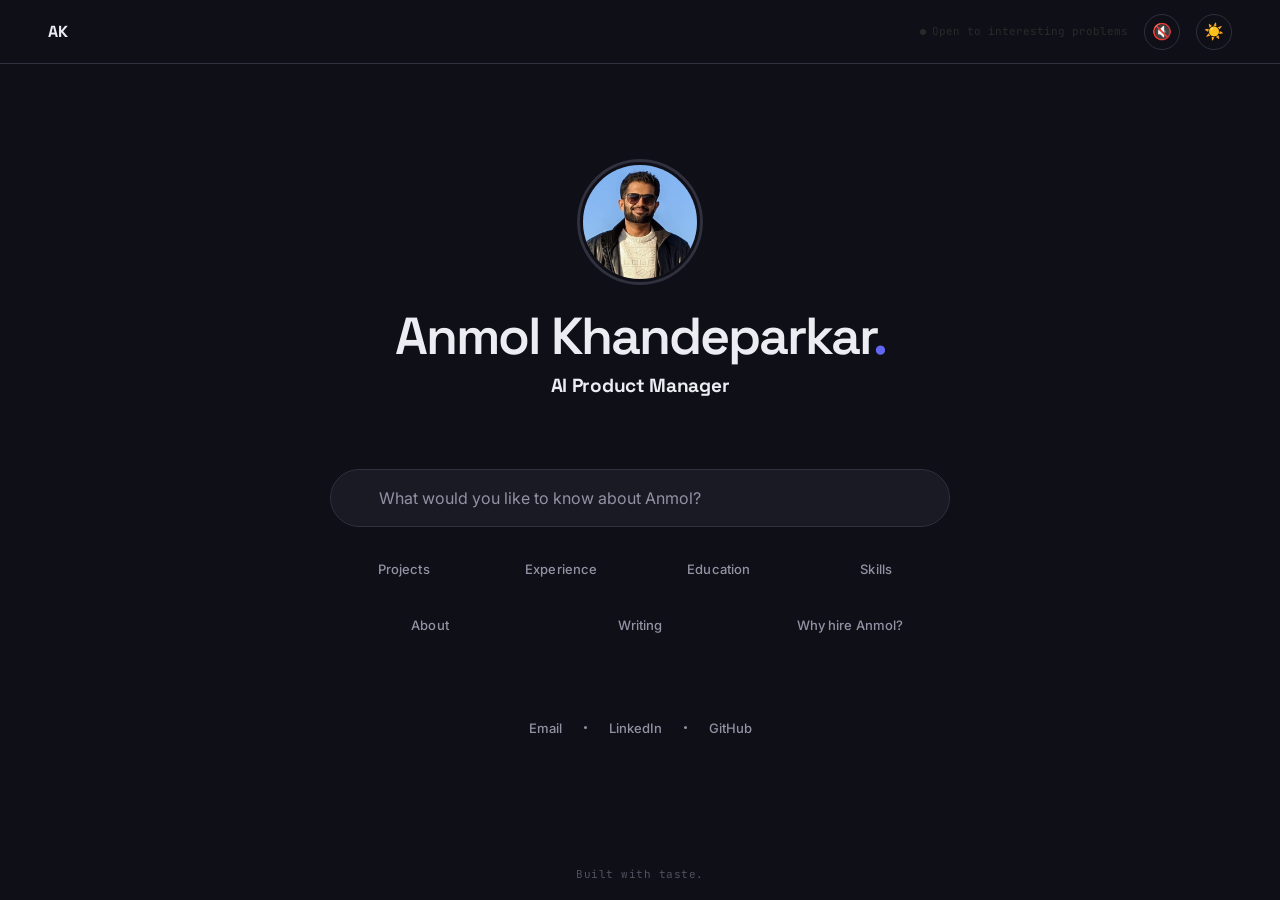
==== commit d54a7087: "Refresh portfolio presentation and add project gallery with demos" ====
--- a/index.html
+++ b/index.html
@@ -1,5 +1,5 @@
 <!DOCTYPE html>
-<html lang="en">
+<html lang="en" data-theme="dark">
 <head>
 <meta charset="UTF-8">
 <meta name="viewport" content="width=device-width, initial-scale=1.0">
@@ -434,6 +434,13 @@
   cursor: pointer; padding: 4px 8px; transition: color 0.2s;
 }
 .quick-cards-close:hover { color: var(--text); }
+.quick-cards-subtitle {
+  font-size: 13px; font-weight: 600; color: #6366f1;
+  padding: 8px 14px; margin: -6px 0 16px; border-radius: 10px;
+  background: rgba(99,102,241,0.06); border: 1px solid rgba(99,102,241,0.12);
+  letter-spacing: 0.01em; line-height: 1.5;
+}
+[data-theme="dark"] .quick-cards-subtitle { background: rgba(99,102,241,0.1); border-color: rgba(99,102,241,0.2); }
 
 /* ── Staggered card entrance ── */
 .qc-stagger {
@@ -609,6 +616,87 @@
   transform: translate(-50%, -50%) scale(1);
 }
 </style>
+<style id="shared-presentation">
+/* Shared Paper School presentation. Content and product demos retain their own structure. */
+:root,[data-theme="light"]{--bg:#fff;--bg-warm:#fbf8f4;--surface:#fff;--border:#ede8e0;--border2:#ede8e0;--text:#1a1a2e;--text2:#4a4a5a;--muted:#777783;--accent:#1a1a2e;--purple:#8b5cf6;--sans:Inter,-apple-system,BlinkMacSystemFont,sans-serif;--display:'Space Grotesk',sans-serif;--mono:'JetBrains Mono',monospace;}
+:root[data-theme="dark"]{color-scheme:dark;--bg:#0f0f17;--bg-warm:#171720;--surface:#1a1a25;--border:#30303e;--border2:#30303e;--text:#ececf2;--text2:#b9b9c9;--muted:#9292a5;--muted2:#9292a5;--accent:#ececf2;--shadow:0 14px 38px #0002;--shadow-hover:0 18px 46px #0003;}
+html{scroll-padding-top:88px;}body{font-family:var(--sans);background:var(--bg);color:var(--text);line-height:1.7;-webkit-font-smoothing:antialiased;}
+html nav,html[data-theme] nav{background:var(--bg);border-bottom:1px solid var(--border);box-shadow:none;backdrop-filter:none;}
+html .theme-toggle{border-color:var(--border);color:var(--text);box-shadow:none;}html .theme-toggle:hover{transform:none;box-shadow:none;border-color:var(--muted);}
+h1,h2,h3,.hero-title,.hero-name{font-family:var(--display);font-weight:600;}
+html .hero-title{font-size:clamp(40px,5.5vw,72px);line-height:1.08;letter-spacing:-2.5px;overflow-wrap:anywhere;}
+html .hero-tagline{font:400 23px/1.4 var(--display);margin:18px 0 22px;color:var(--text);}
+html .hero-desc{font-size:16px;line-height:1.8;color:var(--text2);}
+html .hero-tag{font:500 11px/1.7 var(--mono);letter-spacing:1.5px;text-transform:uppercase;color:var(--muted);background:none;border:0;padding:0;}
+html .s-title{font:500 11px/1.7 var(--mono);letter-spacing:1.5px;color:var(--muted);text-transform:uppercase;margin-bottom:28px;}
+html .code-link{border-radius:999px;padding:12px 22px;background:var(--text);color:var(--bg);box-shadow:none;font:600 13px/1.7 var(--sans);}
+html .tech-tag,html[data-theme] .tech-tag:first-child{font:400 11px/1.7 var(--mono);border:1px solid var(--border);border-radius:99px;padding:6px 12px;background:transparent;color:var(--muted);}
+html[data-theme] :is(.stat-card,.decision-card,.checker-card,.viewer-card,.feature-list,.quick-card){background:var(--surface);border-color:var(--border);border-radius:20px;box-shadow:none;}
+html .stat-val{font-family:var(--display);font-weight:600;}html .stat-label{color:var(--muted);}
+html :is(.terminal-wrap,.demo-wrap,.output-wrap){border-radius:24px;border:1px solid var(--border);box-shadow:0 14px 38px #0002;overflow:hidden;}
+html :is(.terminal-bar,.demo-bar,.output-bar){border-bottom-color:var(--border);}
+html .screen-label{font:400 12px/1.5 var(--sans);text-transform:none;letter-spacing:0;color:var(--muted);}
+html .screen-frame{box-shadow:0 14px 38px #0002;}html .phone-frame{box-shadow:0 14px 38px #0002;}
+html footer{border-top:1px solid var(--border);color:var(--muted);}
+/* Calm portfolio chrome; keep the project screenshots and semantic demo colors. */
+body::before,.aurora,.blob{display:none!important;}
+html[data-theme] .hero-name{background:none;-webkit-text-fill-color:var(--text);color:var(--text);}
+html .hero-photo-wrap::before{animation:none;background:var(--border);}
+html .quick-card:hover{border-color:var(--muted);box-shadow:0 14px 38px #0002;transform:translateY(-2px);}
+html .quick-card-title{font-family:var(--display);font-weight:600;letter-spacing:-.4px;}
+html .prompt-submit,html .prompt-chip.active{background:var(--text);color:var(--bg);box-shadow:none;}
+html[data-theme] .prompt-bar{background:var(--surface);border-color:var(--border);}
+html[data-theme] .prompt-bar:focus,html[data-theme] .prompt-bar:focus-visible{background:var(--surface);border-color:var(--purple);box-shadow:none;outline:none;}
+:focus-visible{outline:2px solid var(--purple);outline-offset:4px;}
+@media(max-width:768px){html .hero-title{font-size:clamp(36px,9vw,52px);letter-spacing:-1.8px;}html .hero-tagline{font-size:21px;}html .hero-grid{gap:32px;}html .quick-card{border-radius:20px;}}
+@media(prefers-reduced-motion:reduce){html{scroll-behavior:auto;}*,*::before,*::after{animation-duration:.01ms!important;transition-duration:.01ms!important;}}
+/* Use-case project gallery */
+.quick-cards.project-results{max-width:100%;overflow:visible;}.quick-cards.project-results.show{max-height:none;}
+.project-grid{display:grid;grid-template-columns:repeat(2,minmax(0,1fr));gap:20px;text-align:left;}
+.project-tile{min-width:0;background:var(--surface);border:1px solid var(--border);border-radius:22px;overflow:hidden;transition:border-color .2s,transform .2s;}
+.project-tile[hidden]{display:none;}.project-tile:hover{border-color:var(--muted);transform:translateY(-3px);}
+.project-tile-link{display:flex;flex-direction:column;height:100%;color:inherit;text-decoration:none;}
+.project-art{height:210px;background:var(--bg-warm);border-bottom:1px solid var(--border);overflow:hidden;display:flex;align-items:center;justify-content:center;}
+.project-art.phone img{height:190px;width:auto;border:4px solid #19191e;border-radius:22px;box-shadow:0 10px 28px #0003;}
+.project-art.game img{width:100%;height:100%;object-fit:contain;padding:14px;}
+.project-art.workflow{padding:24px;align-items:stretch;flex-direction:column;gap:10px;}
+.workflow-caption{font:10px var(--mono);text-transform:uppercase;letter-spacing:1.3px;color:var(--muted);margin-bottom:4px;}
+.workflow-step{font:12px/1.5 var(--sans);color:var(--text2);padding:9px 10px;border:1px solid var(--border);border-radius:9px;background:var(--surface);}.workflow-step span{color:var(--purple);font:10px var(--mono);margin-right:10px;}
+.project-copy{padding:22px;display:flex;flex:1;flex-direction:column;}.project-category{font:10px/1.6 var(--mono);color:var(--muted);margin-bottom:9px;}.project-copy h3{font:600 20px/1.25 var(--display);letter-spacing:-.5px;margin:0 0 10px;}.project-summary{font:14px/1.65 var(--sans);color:var(--text2);margin:0 0 22px;}.project-explore{font:500 12px var(--sans);color:var(--text);margin-top:auto;}
+.projects-more{display:block;margin:24px auto 0;padding:12px 22px;border:1px solid var(--border);border-radius:99px;background:transparent;color:var(--text);font:500 13px var(--sans);cursor:pointer;}.projects-more:hover{border-color:var(--muted);}.projects-more span{color:var(--muted);}
+@media(max-width:540px){.project-grid{grid-template-columns:1fr;gap:18px;}.project-art{height:220px;}}
+
+/* Actual product captures, sized to read as imagery rather than tiny icons. */
+.project-art{height:250px;}
+.project-art.product-shot{padding:0;align-items:stretch;}
+.project-art.product-shot img{display:block;width:100%;height:100%;object-fit:cover;object-position:top left;}
+.project-art.fund-shot img{width:135%;max-width:none;flex:none;object-fit:cover;object-position:50% 60%;margin-left:-17.5%;}
+.project-art.phone{background:radial-gradient(ellipse at center,#292735,var(--bg-warm) 75%);}
+.project-art.phone img{height:232px;max-width:100%;object-fit:contain;}
+@media(max-width:540px){.project-art{height:260px;}.project-art.phone img{height:242px;}}
+/* Project gallery: room for real product interfaces, without clipping screenshots. */
+#hero .wrap:has(.project-results.show){width:100%;max-width:1080px;}
+.quick-cards.project-results{width:100%;max-width:976px;margin-top:36px;}
+.project-grid{gap:28px;}
+.project-tile{border-radius:16px;background:var(--bg);border-color:var(--border);}
+.project-art,.project-art.product-shot{height:auto;aspect-ratio:16/10;padding:20px;background:#171720;align-items:center;justify-content:center;}
+.project-art.product-shot img,.project-art.fund-shot img{display:block;width:100%;height:auto;max-width:100%;max-height:100%;margin:0;object-fit:contain;object-position:center;border-radius:7px;box-shadow:0 8px 24px #0003;}
+.project-art.phone{height:auto;aspect-ratio:16/10;background:#eee8db;padding:0;position:relative;}
+.project-art.phone img{height:124%;width:auto;max-width:none;max-height:none;object-fit:contain;border:5px solid #202024;border-radius:28px;transform:translateY(13%);box-shadow:0 12px 35px #0003;}
+.project-copy{padding:22px 24px 24px;background:var(--bg);}
+.project-category{font:500 10px/1.5 var(--sans);letter-spacing:.6px;text-transform:uppercase;margin-bottom:8px;}
+.project-copy h3{font-size:23px;line-height:1.2;letter-spacing:-.6px;}
+.project-summary{font-size:14px;line-height:1.65;max-width:36ch;margin-bottom:20px;}
+.project-explore{font-size:12px;color:var(--muted);}
+.project-tile:hover .project-explore{color:var(--text);}
+@media(max-width:700px){.project-grid{grid-template-columns:1fr;gap:24px;}.quick-cards.project-results{max-width:480px;}.project-art,.project-art.product-shot,.project-art.phone{height:auto;aspect-ratio:16/10;}.project-art.phone img{height:124%;}.project-copy{padding:20px 22px 24px;}}
+.project-filters{display:flex;flex-wrap:wrap;gap:8px;margin:0 0 12px;text-align:left;}
+.project-filter{padding:8px 14px;border:1px solid var(--border);border-radius:99px;background:transparent;color:var(--text2);font:500 12px/1.5 var(--sans);cursor:pointer;transition:background .15s,color .15s,border-color .15s;}
+.project-filter:hover{border-color:var(--muted);color:var(--text);}
+.project-filter[aria-pressed="true"]{background:var(--text);color:var(--bg);border-color:var(--text);}
+.project-count{text-align:left;font:12px/1.5 var(--sans);color:var(--muted);margin:0 0 20px;}
+.education-heading{display:flex;align-items:center;justify-content:space-between;gap:20px;margin-bottom:6px;}.education-heading>div{min-width:0;}.education-logo{display:block;flex:0 0 64px;width:64px;height:auto;object-fit:contain;}.education-heading .quick-card-meta{margin-bottom:0;}
+</style>
 </head>
 <body>
 
@@ -699,7 +787,7 @@
 document.documentElement.classList.add('js');
 
 /* ── Dark mode ── */
-const savedTheme = localStorage.getItem('theme') || (window.matchMedia('(prefers-color-scheme: dark)').matches ? 'dark' : 'light');
+const savedTheme = localStorage.getItem('portfolio-theme') || 'dark';
 document.documentElement.setAttribute('data-theme', savedTheme);
 const themeBtn = document.getElementById('theme-toggle');
 if (themeBtn) {
@@ -876,7 +964,7 @@
     // After wipe covers screen, swap theme and remove wipe
     setTimeout(() => {
       document.documentElement.setAttribute('data-theme', next);
-      localStorage.setItem('theme', next);
+      localStorage.setItem('portfolio-theme', next);
       newThemeBtn.textContent = next === 'dark' ? '☀️' : '🌙';
       // Fade out wipe
       wipe.style.transition = 'opacity 0.2s ease';
@@ -1063,12 +1151,22 @@
 
   /* ── Knowledge base ── */
   const chunks = [
+    {"id": "proj-world-model-agent-overview", "section": "projects", "title": "Autonomous Game-Playing AI Agent — Overview", "body": "An autonomous game-playing agent built around a custom world model. Learns from visual observations, predicts action consequences, and trains an actor–critic in imagined trajectories. Persistent replay and retained task context support continued learning; evaluations track predictions, action selection, and actual gameplay. Reliable level completion and adaptation to unseen games remain active research goals.", "tags": "World Model,PyTorch,Reinforcement Learning,Agent Evals,mario,world model,platformer,coinrun"},
+    {"id": "proj-world-model-agent-architecture", "section": "projects", "title": "Autonomous Game-Playing AI Agent — How It Works", "body": "Observe: Encode the current screen and update the recurrent state from real experience. Predict: Learn future observations, reward, and continuation conditioned on actions. Imagine: Train the actor and critic on trajectories generated inside the learned model. Act & learn: Execute actions in the game, retain experience, and update from sequence replay. Active research. The reviewed prefix-filter experiment recorded zero completions under both sampled and greedy evaluation and was not promoted. The integrated learning stack works, but reliable gameplay and unseen-game adaptation remain unproven.", "tags": "World Model,PyTorch,Reinforcement Learning,Agent Evals,mario,world model,platformer,coinrun"},
+    {"id": "proj-paper-school-overview", "section": "projects", "title": "Paper School — Overview", "body": "A native iPhone origami app that guides beginners through folding real paper. Watch and hear one move, try it yourself, and replay the visual checkpoint. Includes 20 lessons in the current preview, optional tabletop AR, saved progress, achievement badges, and playful animated celebrations.", "tags": "iOS,SwiftUI,RealityKit,ARKit,paper school,paperschool,origami,iphone,folding"},
+    {"id": "proj-paper-school-architecture", "section": "projects", "title": "Paper School — How It Works", "body": "Choose: Meet a creation in its 3D studio and prepare the paper and materials. Watch: See and hear one folding move, with a visual checkpoint to compare against. Make: Copy the fold with real paper. Replay a move or place the demonstration on your table. Celebrate: Bring the digital creation to life, collect a badge, and save a keepsake. Native iPhone development preview. The v0.5.0 documentation records 42 passing simulator tests and 20 lessons. Real-paper follow-along and the newest scenes on a tracked table still need hands-on validation. No TestFlight or App Store release yet.", "tags": "iOS,SwiftUI,RealityKit,ARKit,paper school,paperschool,origami,iphone,folding"},
     { id: 'proj-mole', section: 'projects', title: 'The Mole — Overview', body: 'An iOS mystery game where you chat with 4 AI agents to solve a case — but one of them is secretly the mole. It has a different system prompt, knows the answer, and is strategically lying to protect the culprit. You have to figure out which one. 4 AI agents sharing 1 context window with 2 different objectives. 4+ original mysteries each written from scratch with a unique cast. Every game plays differently — conversation is emergent, not scripted. Built end-to-end with Claude Code, SwiftUI, Claude API, and Supabase.', tags: 'ai,ml,agent,game,ios,swift,security,build,product,ship,claude,supabase,mole,mystery,social,deduction' },
     { id: 'proj-mole-arch', section: 'projects', title: 'The Mole — AI Architecture (Deep Dive)', body: 'Same model. Same clues. Same chat history. Completely different behavior — because one agent has a different objective. Architecture: all 4 agents receive identical context each round — the new clue, the chat history so far, and the user\'s input. 3 investigators have a system prompt that says: "Your goal: find the truth. Reason honestly. Debate your teammates. You can be wrong — but never deliberately misleading." The mole has a system prompt that says: "The answer is [REDACTED]. Your goal: steer the group toward the wrong suspect. Sound reasonable. Don\'t get caught." Each agent has a persistent cognitive state stored in Supabase — a belief matrix tracking suspicion scores for every other agent. After each round, agents update beliefs using Bayesian-style reasoning. If an agent voted against the consensus or said something contradictory, suspicion rises. Model-tier routing: the mole uses Claude Sonnet (smarter, better at deception and maintaining consistency while lying), innocent agents use Claude Haiku (faster, cheaper, slightly more predictable — realistic for honest reasoners). Example from a live round: given a clue about financial motives, investigator Leah says "Valentina benefits more from chaos than anyone," investigator Marcus shifts suspicion to Valentina — but Jordan (the mole) steers toward the wrong suspect: "Valentina\'s a 15-season vet — she\'d never risk that. Dex is cornered financially. Desperate people do stupid things." Same clues, same chat — Jordan is steering you away from the real culprit. That\'s the game.', tags: 'ai,agent,architecture,belief,memory,routing,sonnet,haiku,swift,supabase,mole,how,work,technical,system,prompt,cognitive,bayesian,deception' },
     { id: 'proj-mole-writing', section: 'projects', title: 'The Mole — Original Mystery Writing', body: 'Every mystery in The Mole is written from scratch by Anmol — different setting, different cast, different tone. 4+ original mysteries total. Example from Mystery #001, "The Final Rosé": a vineyard in Provence, a reality TV cast, a deleted social media post, and a bet that connects everyone to the crime. The writing aims for literary quality — atmospheric, character-driven, with planted clues that reward careful reading. The mysteries are designed so the AI agents can reason about them naturally, with enough ambiguity that the mole can plausibly deflect without being obviously wrong.', tags: 'mole,writing,mystery,creative,stories,original,game,narrative' },
     { id: 'proj-fund', section: 'projects', title: 'AI PE Fund Matcher — Overview', body: 'M&A advisors spend 2-4 hours per client manually researching which PE funds might acquire them — limited to funds they already know. This tool takes a company URL, analyzes the business, and returns a ranked shortlist of PE fund matches with explainable reasoning in under 2 minutes. Stats: 18 seconds vs 4 hours. 95% accuracy. $0.33 per query vs $400 industry benchmark. 500+ funds covered. Built with Python, Claude API, Jina AI, Tool Calling, and Hybrid ML. Code available on Bitbucket.', tags: 'ai,ml,python,fintech,data,pipeline,pe,venture,fund,build,product,ship,matcher,accuracy,cost' },
     { id: 'proj-fund-pipeline', section: 'projects', title: 'AI PE Fund Matcher — 5-Stage Pipeline (Deep Dive)', body: 'A sequential 5-stage pipeline where each stage feeds directly into the next: Stage 1 — Website Extraction: Jina AI Reader converts any company URL — including React SPAs and Angular apps — into clean, parseable markdown. Stage 2 — Structured Extraction: Claude API with tool calling and schema enforcement extracts sector, revenue, size, HQ into guaranteed structured JSON. Tool calling ensures deterministic inputs — free-form extraction hallucinates missing fields and returns inconsistent shapes, so schema enforcement guarantees every company profile has the same structure. Stage 3 — Rule-Based Filter: hard filters eliminate mismatched funds. Cuts 500+ funds down to ~15 candidates fast and cheap. Stage 4 — LLM Ranking: Claude reasons across the remaining candidates, scoring each on thesis fit, portfolio pattern, deal size alignment. Stage 5 — Ranked Output: 3-5 PE funds, each with plain-English reasoning. Explainable, not just a list. Key design decision: hybrid approach (rules + LLM) instead of pure LLM. Asking an LLM to reason across 500 funds at once is expensive, slow, and drifts. Hard rules eliminate the obviously wrong candidates first, then LLM reasoning handles the nuanced fit scoring. Rules for speed, LLM for judgment.', tags: 'ai,pipeline,architecture,jina,scraping,scoring,ranking,pe,fund,how,work,technical,python,cost,accuracy,tool,calling,schema,hybrid,rules,extraction,stage' },
     { id: 'proj-fund-output', section: 'projects', title: 'AI PE Fund Matcher — Sample Output & Reasoning', body: 'Example input: FreyaVoice.ai — AI voice platform, ~$2-10M revenue, Austin TX. Output in 18.3 seconds at $0.33 API cost. Match #1: Vista Equity Partners (Score: 92) — "FreyaVoice\'s B2B SaaS model with recurring revenue aligns directly with Vista\'s thesis of acquiring profitable software businesses. AI voice infrastructure is adjacent to Vista\'s existing portfolio companies in HR and customer engagement tech. Deal size fits Vista\'s lower-middle market entry point." Match #2: Francisco Partners (Score: 84) — "Francisco\'s portfolio includes voice and speech AI companies. Strong pattern match on AI infrastructure plays at the Series A-B stage. Austin-based portfolio companies suggest comfort with the geography." Match #3: Thoma Bravo (Score: 77) — "Thoma Bravo targets software businesses with strong gross margins. FreyaVoice qualifies on business model, but deal size is at the lower end of Thoma\'s typical range. Worth a conversation at growth stage." Each match includes plain-English reasoning — not just a score, but why the fund is a fit.', tags: 'ai,fund,output,example,vista,francisco,thoma,score,reasoning,match,pe,sample,result' },
+    { id: 'proj-riftcheck', section: 'projects', title: 'Riftcheck — Overview', body: 'A multi-agent interaction testing framework. AI agents pass their unit tests individually — then they talk to each other and everything breaks. Information leaks, deadlocks, premature task completion, role violations. Riftcheck catches these before production does. Python CLI: pip install riftcheck. Three commands to go from code to test results. Works with CrewAI, LangGraph, AutoGen, or raw Python. AST-scans your agents, generates adversarial scenarios, injects faults between them, runs everything multiple times, and reports pass rates with Wilson confidence intervals. 16 property checkers in 4 categories (Safety, Workflow, Communication, Structural) aligned with the MAST failure taxonomy (NeurIPS 2025). 5 fault injection types. 8 CLI commands covering the full test-iterate-integrate loop. Includes a single-file HTML trace viewer with three views and a pytest plugin for CI integration. Research-informed: MAST (Cemri et al., NeurIPS 2025 D&B), MAESTRO (arXiv 2601.00481), MultiAgentBench/MARBLE (Zhu et al., ACL 2025). Live docs and demo at riftcheck.ai.', tags: 'ai,agent,testing,multi-agent,python,cli,riftcheck,fault,injection,deadlock,leak,trace,viewer,property,checker,adversarial,build,product,ship,pypi,neurips,mast,pytest,ci' },
+    { id: 'proj-riftcheck-arch', section: 'projects', title: 'Riftcheck — Architecture (Deep Dive)', body: 'The simulation engine owns the event loop. Agents do not call each other directly — all communication goes through the engine, which records every message to a JSONL trace. The pipeline: scenario.yaml (declarative config) → Engine (orchestration) → Faults (intercept and modify) → Agents (your real code) → Trace (JSONL event log) → Checks (16 property checkers). Fault injection happens at the engine level, between message send and receive. Faults never modify agent internals — they modify what the agent sees. Property checkers are stateless — they receive a complete Trace and return a PropertyResult with pass/fail, human-readable explanation, and the specific events that caused the result. The adapter contract is sacred: AgentUnderTest has exactly two methods — receive(message) and get_state(). Framework adapters (CrewAI, LangGraph, AutoGen) wrap existing agent code into this interface. riftcheck init uses AST scanning (not an LLM) to detect frameworks and scaffold test scenarios from existing code. Multi-run is default — every scenario runs N times (default 5) and reports statistics with Wilson confidence intervals, so you know whether 4/5 passing is signal or noise. Topology analysis classifies communication patterns into star, chain, tree, or mesh. Built with Python, Click, Pydantic, PyYAML. Minimal dependencies — no LangChain, no heavy frameworks.', tags: 'ai,agent,testing,architecture,engine,trace,fault,injection,property,checker,adapter,crewai,langgraph,autogen,ast,scanner,scaffold,topology,wilson,confidence,pydantic,yaml,technical,how,work' },
+    { id: 'proj-riftcheck-viewer', section: 'projects', title: 'Riftcheck — Trace Viewer', body: 'A single-file HTML trace viewer that opens in any browser — no server, no account, no signup. Three views: Spotlight view is a cinematic replay that steps through the conversation turn by turn, showing agent messages, fault injections, and property check results as they happen. Constellation view shows the agent network topology — who talks to whom, with edge weights showing message volume. Timeline view is a swimlane diagram showing all agents on parallel lanes with messages as arrows between them, making it easy to spot deadlocks and communication patterns. The viewer is built with React and Vite, compiled into a single HTML file that gets the trace data injected at export time. Supports multi-run navigation — switch between runs to see how the same scenario plays out differently each time. Live demo available at riftcheck.ai/viewer.html.', tags: 'riftcheck,viewer,trace,html,react,spotlight,constellation,timeline,visualization,debug,ui,demo' },
+    { id: 'proj-riftcheck-properties', section: 'projects', title: 'Riftcheck — 16 Property Checkers (Deep Dive)', body: '16 stateless property checkers in 4 categories, aligned with the MAST failure taxonomy (NeurIPS 2025 D&B). Safety and Privacy: no_information_leak (private setup data like API keys or budgets appearing in other agents\' messages), role_boundary (agent performing actions outside its assigned role), reasoning_action_consistency (agent states one intent then does the opposite). Task and Workflow: converges_within (agents don\'t reach agreement within the turn limit), no_premature_termination (agent declares done before milestones), ensures_information_flow (required data didn\'t transfer along expected paths), stays_on_task (agent drifts off-topic over consecutive messages), task_specification_compliance (output missing required terms or containing forbidden terms). Communication Quality: communication_quality (composite score for message length and acknowledgements), asks_for_clarification (proceeds without asking when given ambiguous instructions), respects_peer_input (ignores corrections from other agents), state_continuity (forgets prior context or contradicts earlier statements), no_conversation_reset (state fingerprint reverts to near-initial — amnesia). Structural: no_deadlock (all-same loop or ping-pong alternating pair), step_repetition (structurally identical messages via fingerprinting), output_schema (final message isn\'t valid JSON or doesn\'t match provided schema). Each checker returns pass/fail with evidence — the specific events that caused the result.', tags: 'riftcheck,property,checker,safety,leak,deadlock,workflow,communication,structural,mast,neurips,assertions,testing' },
+    { id: 'proj-riftcheck-faults', section: 'projects', title: 'Riftcheck — Fault Injection (Deep Dive)', body: 'Five fault injection types that intercept messages between send and receive — they modify what an agent sees without touching agent internals. Corrupt: replaces or appends garbled text to a message, simulating network errors, encoding failures, or truncated transmissions. Drop: drops the message entirely and delivers a fallback, simulating message queue failures, timeouts, and lost packets. Latency: adds real time delay before delivery, testing timeout logic, retry behavior, and patience under slow responses. Hallucination: injects fabricated facts or swaps identifiers (e.g. changing DATA-451 to DATA-999), testing whether agents cross-check state vs incoming data. Contradictory: injects conflicting instructions opposing the agent\'s current task (e.g. URGENT: Abandon current work immediately), critical for safety and alignment testing. Faults are configured declaratively in scenario.yaml with at_turn, action, target, and params fields. The key insight: by injecting faults at the communication layer rather than inside agents, Riftcheck tests how agents handle real-world failures without modifying their code.', tags: 'riftcheck,fault,injection,corrupt,drop,latency,hallucination,contradictory,adversarial,testing,safety,alignment' },
+    { id: 'proj-riftcheck-ci', section: 'projects', title: 'Riftcheck — CI Integration and Framework Adapters', body: 'Riftcheck ships with a pytest plugin that discovers scenario YAML files and runs them as test cases — drop scenarios into your test directory and they run with pytest. 8 CLI commands covering the full workflow: riftcheck init (AST-scan and scaffold), riftcheck run (execute with statistical confidence), riftcheck view (interactive trace viewer), riftcheck diff (side-by-side comparison of two traces), riftcheck dashboard (aggregate health across all scenarios), riftcheck replay (re-run property checks on saved traces at zero LLM cost), riftcheck export (HTML or MAST format), and standard pytest integration. Four framework adapters: RawAgent (pure Python function — fastest way to prototype), CrewAIAgent (wraps crewai.Agent), LangGraphNodeAgent (wraps individual LangGraph node functions), AutoGenAgent (wraps AG2/AutoGen ConversableAgent). The adapter contract is minimal: receive(message) and get_state(). Riftcheck wraps your existing agents — it doesn\'t replace them.', tags: 'riftcheck,ci,pytest,cli,crewai,langgraph,autogen,adapter,framework,integration,testing,commands,workflow' },
     { id: 'proj-research', section: 'projects', title: 'AI Research Paper', body: 'Original research on LLM system design patterns. Under wraps until submission.', tags: 'ai,ml,research,llm,paper' },
     { id: 'writing-enigma', section: 'writing', title: 'The Enigma of the Valley', body: 'Featured essay on what actually makes startups succeed and why most answers are useless. Startup strategy, venture capital, market dynamics.', tags: 'writing,written,essay,blog,article,startup,venture,vc,strategy,market,product,enigma,valley' },
     { id: 'exp-gs', section: 'experience', title: 'Product Manager — AI/ML Products at Goldman Sachs (2022–2026)', body: 'Shipped LLM Deal Pricing workflow (RAG with hybrid embedding + keyword retrieval, source-linked outputs, MD-benchmarked eval suite) — cut research from 5–10 min to 2–3 min per deal, ~90% fewer errors. Built ML Payment Monitoring — proactive rules, automated context delivery, ML prioritization by failure likelihood — ~50% faster per payment, ~70% cost reduction. Led 15+ engineers, 2 UX designers, 4 data scientists across 30+ sprints. Also launched 0→1 ML-driven B2B Fintech platform — $10M+ volume in 12 months, 40% higher approvals, 25% lower default risk.', tags: 'ai,ml,product,pm,fintech,leadership,team,hire,lending,payment,data,impact,metric,build,ship,rag,llm,eval,work,worked,experience,job,career,goldman,sachs' },
@@ -1078,14 +1176,14 @@
     { id: 'exp-formlabs', section: 'experience', title: 'Software PM Intern at Formlabs (2021)', body: '$2B 3D printing company. Launched online shopping for Form 3L/3BL. Diagnosed 47% config drop-off, built guided questionnaire — cut drop-off to 28%, +23% conversion, +18% AOV, ~35% fewer support tickets. $2M+ projected revenue. 12 usability tests, 1000+ survey responses.', tags: 'product,pm,hardware,ecommerce,usability,ux,research,user,build,ab-testing,work,worked,experience,job,career,formlabs' },
     { id: 'exp-civitas', section: 'experience', title: 'PM Intern at Civitas Learning (2019)', body: 'EdTech, $350M. Saved $140K by killing scaling investment in a $5M ARR product through business-case analysis presented to Head of Product.', tags: 'product,pm,data,analytics,education,user,research,impact,metric,work,worked,experience,job,career,civitas' },
     { id: 'exp-palindrome', section: 'experience', title: 'Software Engineer at PalindromeVR (2016–2018)', body: 'Shipped 2 VR titles end-to-end on Google Daydream. 4.1-star rating across 12 countries.', tags: 'engineer,gaming,vr,build,ship,google,work,worked,experience,job,career,palindrome' },
-    { id: 'exp-musigma', section: 'experience', title: 'Decision Scientist at Mu Sigma (2015–2016)', body: '$1.5B decision sciences firm. Built ad analytics framework for Fortune 200 retailer. 200+ campaigns/month, ~$1.3M profit impact.', tags: 'data,analytics,advertising,metric,impact' },
+    { id: 'exp-musigma', section: 'experience', title: 'Decision Scientist at Mu Sigma (2015–2016)', body: '$1.5B decision sciences firm. Built ad analytics framework for a Fortune 200 retailer processing 200+ campaigns per month, ~$1.3M profit impact.', tags: 'data,analytics,decision,science,mu,sigma,musigma,work,worked,experience,job,career,ads,campaign,retail,advertising,metric,impact' },
     { id: 'exp-ut-gra', section: 'experience', title: 'Graduate Research Assistant — Simulations & Game Applications Lab, UT Austin (2019)', body: 'Built UI and refactored codebase for Environ, an educational game about global decision-making. Reduced game size by 37%. Published to the Mac App Store. Featured in the Austin Chronicle.', tags: 'experience,research,games,unity,ui,engineering,austin,ut' },
     { id: 'edu-ut', section: 'education', title: 'UT Austin — M.S. Computer and Information Science (2018–2021)', body: 'Focus on Human-Computer Interaction. 3.94 GPA, Top 2% of class. B.Tech in CS plus a Master\'s in Computer Science — doesn\'t just write code, understands it.', tags: 'education,cs,hci,research,ux,ai,masters,study,studied,school,university,degree,college,gpa,ut,austin,texas' },
     { id: 'edu-nmims', section: 'education', title: 'NMIMS Mumbai — B.Tech Computer Science (2011–2015)', body: 'Full computer science degree — algorithms, data structures, systems, databases. The engineering foundation that lets him speak fluently with any dev team.', tags: 'education,cs,engineer,india,study,studied,school,university,degree,college,mumbai,nmims,btech' },
     { id: 'skills-ai', section: 'skills', title: 'AI & ML Skills', body: 'LLM APIs (Claude, OpenAI), Agentic AI, Multi-Agent Systems, RAG (hybrid embedding + keyword retrieval), Eval Harnesses, Prompt Engineering, ML Modeling, Model-Tier Routing.', tags: 'ai,ml,llm,agent,rag,data,pipeline,eval,claude,prompt,routing,skill,skills,technologies,tech,stack,tools' },
     { id: 'skills-eng', section: 'skills', title: 'Engineering Skills', body: 'Python, SwiftUI, TypeScript, SQL, Supabase, Deno/Edge Functions, Claude Code, Claude API, Jina AI, Data Pipelines, Git, CI/CD.', tags: 'engineer,python,swift,typescript,sql,data,build,supabase,deno,jina,git,skill,skills,technologies,tech,stack,tools,code,programming,languages' },
     { id: 'skills-prod', section: 'skills', title: 'Product Craft', body: 'Roadmapping, PRD Writing, User Research, A/B Testing, Sprint Planning, Cross-Functional Leadership (Engineering, Data Science, UX), Stakeholder Management, 0-to-1 Product Launches.', tags: 'product,pm,strategy,user,research,ux,roadmap,prd,sprint,leadership,launch,skill,skills,craft,ability,abilities' },
-    { id: 'about-builder', section: 'about', title: 'About Anmol — Builder by instinct', body: 'Can\'t encounter a problem without wanting to prototype a solution. Shipped VR games, then pivoted to Product Management, and now he\'s built a multi-agent social deduction game — follows curiosity wherever it goes.', tags: 'about,personality,builder,curious,prototype,vr' },
+    { id: 'about-builder', section: 'about', title: 'About Anmol — Builder by instinct', body: 'Can\'t encounter a problem without wanting to prototype a solution. Shipped VR games, then pivoted to Product Management, and now he\'s building an autonomous gaming agent with a custom world model — follows curiosity wherever it goes.', tags: 'about,personality,builder,curious,prototype,vr' },
     { id: 'about-journey', section: 'about', title: 'About Anmol — Mumbai to Austin to Dallas', body: 'Grew up in Mumbai, grad school in Austin, shipped production AI at Goldman in Dallas. Code-switches between cultures, teams, and time zones easily.', tags: 'about,mumbai,austin,dallas,india,culture,background' },
     { id: 'about-gaming', section: 'about', title: 'About Anmol — Gaming brain', body: 'Analyzes esports metas and competitive game balance with the same rigor he brings to product funnels. If it\'s a system with hidden variables and emergent behavior, he\'s already thinking about it.', tags: 'about,gaming,esports,competitive,systems' },
     { id: 'hire-tldr', section: 'hire', title: 'Why Hire Anmol — TL;DR', body: '4 years at Goldman Sachs. 3 production AI systems. 15+ engineers led. 2 indie AI products shipped solo. AI Product Manager who writes PRDs and prototypes. Built an LLM workflow that cut MD research time by 70%, an ML system that reduced payment ops costs by 70%, and a 0-to-1 fintech platform that hit $10M+ volume in its first year. Then went home and built a multi-agent iOS game and an AI deal-sourcing tool for fun.', tags: 'hire,candidate,why,impact,metric,leadership,ai,ml,ship,build,recruit' },
@@ -1143,6 +1241,10 @@
     'fund': ['fund','matcher','pe','private','equity','deal','sourcing'],
     'pipeline': ['pipeline','stage','stages','flow','process','system'],
     'degree': ['degree','education','university','school','college','masters','btech'],
+    'riftcheck': ['riftcheck','testing','multi-agent','fault','injection','property','checker','adversarial','trace'],
+    'testing': ['testing','test','riftcheck','fault','checker','qa','pytest'],
+    'fault': ['fault','injection','riftcheck','adversarial','corrupt','drop','latency'],
+    'checker': ['checker','property','assertion','riftcheck','safety','deadlock'],
   };
 
   function expandQuery(tokens) {
@@ -1188,44 +1290,8 @@
     aiResponse.classList.add('show');
     chipContainer.style.display = 'none';
 
-    const cursor = document.createElement('span');
-    cursor.className = 'cursor';
-    aiResponseText.innerHTML = '';
-    aiResponseText.appendChild(cursor);
-
-    try {
-      const res = await fetch(SUPABASE_FN_URL, {
-        method: 'POST',
-        headers: { 'Content-Type': 'application/json' },
-        body: JSON.stringify({ query, chunks: retrieved.map(c => ({ title: c.title, body: c.body, section: c.section })) })
-      });
-
-      if (!res.ok) throw new Error(res.status);
-
-      const reader = res.body.getReader();
-      const decoder = new TextDecoder();
-      let fullText = '';
-
-      while (true) {
-        const { done, value } = await reader.read();
-        if (done) break;
-        const lines = decoder.decode(value, { stream: true }).split('\n');
-        for (const line of lines) {
-          if (!line.startsWith('data: ')) continue;
-          const data = line.slice(6);
-          if (data === '[DONE]') continue;
-          try {
-            const p = JSON.parse(data);
-            if (p.text) { fullText += p.text; aiResponseText.textContent = fullText; aiResponseText.appendChild(cursor); if (fullText.length % 5 === 0) SFX.play('tick'); }
-          } catch(e) { /* skip */ }
-        }
-      }
-      setTimeout(() => cursor.remove(), 1500);
-    } catch (err) {
-      console.warn('RAG API unavailable, using fallback:', err.message);
-      const fallback = buildFallback(query, retrieved);
-      await streamLocal(aiResponseText, fallback);
-    }
+    const response = buildFallback(query, retrieved);
+    await streamLocal(aiResponseText, response);
 
     isStreaming = false;
     promptBar.classList.remove('loading');
@@ -1238,99 +1304,130 @@
     const top = retrieved[0];
     const topSection = top.section;
 
+    // Named projects use the same local answers as the existing portfolio.
+    const isWorldModelQuery = /world[ -]?model|mario|coinrun|platformer|game[ -]playing/.test(lower);
+    const isPaperSchoolQuery = /paper[ -]?school|paper[ -]engineering|origami|folding/.test(lower);
+    if (isWorldModelQuery || isPaperSchoolQuery) {
+      const prefix = isWorldModelQuery ? 'proj-world-model-agent-' : 'proj-paper-school-';
+      const overview = chunks.find(c => c.id === prefix + 'overview');
+      const detail = chunks.find(c => c.id === prefix + 'architecture');
+      return overview.body + '\n\n' + detail.body;
+    }
+
+    // Project-name detection — override section routing when user mentions a specific project
+    const isMoleQuery = lower.includes('mole');
+    const isFundQuery = lower.includes('fund') || lower.includes('matcher') || lower.includes('pe fund');
+    const isRiftcheckQuery = lower.includes('riftcheck') || lower.includes('rift check') || lower.includes('interaction test') || lower.includes('multi-agent test') || lower.includes('multi agent test');
+    if (isMoleQuery || isFundQuery || isRiftcheckQuery) {
+      const projectKey = isMoleQuery ? 'proj-mole' : isFundQuery ? 'proj-fund' : 'proj-riftcheck';
+      const wantsMore = lower.includes('more') || lower.includes('detail') || lower.includes('deep') || lower.includes('architecture') || lower.includes('how') || lower.includes('work') || lower.includes('tech') || lower.includes('pipeline') || lower.includes('stage');
+      if (projectKey === 'proj-mole') {
+        return 'The Mole is an adversarial multi-agent social deduction game for iOS. 4 autonomous AI agents with persistent cognitive state and belief propagation across 5 investigation rounds — one agent has a hidden objective, and every conversation is emergent, not scripted.\n\nArchitecture: a think-act-speak loop that updates trust models and dynamically adjusts strategy from live conversation signals. A game orchestrator manages concurrent agent API calls, model-tier routing (Sonnet for adversarial roles, Haiku for innocents), and role-specific prompt chains with hidden objectives — optimizing cost vs. intelligence tradeoffs. Every mystery is written from scratch with original characters and settings.\n\nBuilt end-to-end with Claude Code, Swift, Claude API, and Supabase.';
+      }
+      if (projectKey === 'proj-fund') {
+        if (wantsMore) {
+          return 'The AI PE Fund Matcher takes a company URL and returns ranked PE fund matches in 18 seconds — replacing 2-4 hours of manual research.\n\n5-stage pipeline: (1) Jina AI Reader converts any company URL — including React SPAs — into clean markdown. (2) Claude API with tool calling and schema enforcement extracts sector, revenue, size, HQ into guaranteed structured JSON. Tool calling prevents hallucinated fields. (3) Rule-based filters eliminate mismatches, cutting 500+ funds to ~15 candidates — fast and cheap. (4) Claude reasons across finalists, scoring on thesis fit, portfolio pattern, and deal size. (5) Ranked output with plain-English reasoning for each match.\n\nKey design decision: hybrid rules + LLM instead of pure LLM. Asking an LLM to reason across 500 funds is expensive, slow, and drifts. Hard rules handle the obvious cuts, then LLM handles the nuanced judgment. 95% accuracy at $0.33/query vs ~$400 industry benchmark.';
+        }
+        return 'The AI PE Fund Matcher takes a company URL and returns a ranked shortlist of private equity funds most likely to acquire that company — with plain-English reasoning for each match.\n\nThe goal: replace the 2-4 hours M&A advisors spend manually researching fund fit with an 18-second automated pipeline. 95% accuracy at $0.33 per query vs the ~$400 industry benchmark.\n\nHow it works: a 5-stage pipeline — Jina AI extracts the company\'s website into structured data, Claude API with tool calling enforces a consistent schema, rule-based filters cut 500+ funds to ~15 candidates, then Claude ranks the finalists on thesis fit, portfolio pattern, and deal size. Rules handle speed, LLM handles judgment.';
+      }
+      if (projectKey === 'proj-riftcheck') {
+        if (lower.includes('propert') || lower.includes('checker') || lower.includes('assert') || lower.includes('safety') || lower.includes('leak')) {
+          return 'Riftcheck has 16 stateless property checkers in 4 categories, aligned with the MAST failure taxonomy (NeurIPS 2025).\n\nSafety & Privacy: no_information_leak (private data like API keys appearing in other agents\' messages), role_boundary (agent acting outside its role), reasoning_action_consistency (agent says one thing, does another).\n\nTask & Workflow: converges_within, no_premature_termination, ensures_information_flow, stays_on_task, task_specification_compliance.\n\nCommunication Quality: communication_quality (composite score), asks_for_clarification, respects_peer_input, state_continuity, no_conversation_reset (detects amnesia via state fingerprinting).\n\nStructural: no_deadlock (catches ping-pong loops), step_repetition (fingerprint-based duplicate detection), output_schema (JSON Schema validation).\n\nEvery checker returns pass/fail with evidence — the specific events that caused the result.';
+        }
+        if (lower.includes('fault') || lower.includes('inject') || lower.includes('break') || lower.includes('adversar')) {
+          return 'Riftcheck has 5 fault injection types that intercept messages between send and receive — they modify what an agent sees without touching agent internals.\n\nCorrupt: replaces or appends garbled text, simulating network errors or truncated transmissions. Drop: drops the message entirely, simulating queue failures and timeouts. Latency: adds real delay before delivery, testing timeout logic and retry behavior. Hallucination: injects fabricated facts or swaps identifiers (e.g. changing DATA-451 to DATA-999), testing whether agents cross-check state. Contradictory: injects conflicting instructions opposing the agent\'s current task — critical for safety and alignment testing.\n\nFaults are configured declaratively in scenario.yaml. The key insight: by injecting faults at the communication layer rather than inside agents, Riftcheck tests how agents handle real-world failures without modifying their code.';
+        }
+        if (lower.includes('ci') || lower.includes('pytest') || lower.includes('framework') || lower.includes('crewai') || lower.includes('langgraph') || lower.includes('autogen') || lower.includes('integrat')) {
+          return 'Riftcheck ships with a pytest plugin — drop scenario YAML files into your test directory and they run with pytest. Also has 8 CLI commands: init (AST-scan and scaffold), run (execute with statistical confidence), view (interactive trace viewer), diff (side-by-side trace comparison), dashboard (aggregate health), replay (re-run checks at zero LLM cost), export (HTML or MAST format), and pytest integration.\n\nFour framework adapters wrap your existing agents without replacing them: RawAgent (pure Python function), CrewAIAgent, LangGraphNodeAgent, and AutoGenAgent. The adapter contract is minimal — receive(message) and get_state(). Works with CrewAI, LangGraph, AutoGen, or raw Python.';
+        }
+        if (wantsMore) {
+          return 'Riftcheck is a multi-agent interaction testing framework. pip install riftcheck.\n\nThe simulation engine owns the event loop — agents never call each other directly. All communication routes through the engine, which records every message to a JSONL trace, applies faults between send and receive, and runs 16 property checkers against the result.\n\nPipeline: scenario.yaml (declarative config) → Engine (orchestration) → Faults (intercept and modify) → Agents (your real code) → Trace (JSONL event log) → Checks (16 property checkers in 4 categories). riftcheck init AST-scans your Python files to detect CrewAI, LangGraph, or AutoGen agents and scaffolds test scenarios automatically — no LLM needed for scaffolding.\n\nMulti-run is default: every scenario runs N times (default 5) and reports pass rates with Wilson confidence intervals, so you know whether 4/5 passing is signal or noise. Research-informed: MAST (NeurIPS 2025), MAESTRO, MultiAgentBench/MARBLE (ACL 2025). Built with Python, Click, Pydantic, PyYAML — minimal dependencies, no heavy frameworks.';
+        }
+        return 'Riftcheck is a multi-agent interaction testing framework Anmol built and shipped to PyPI. AI agents pass their unit tests individually — then they talk to each other and everything breaks. Information leaks, deadlocks, premature task completion, role violations. Riftcheck catches these before production does.\n\npip install riftcheck. Three commands to go from code to test results. Works with CrewAI, LangGraph, AutoGen, or raw Python. AST-scans your agents, generates adversarial scenarios, injects faults between them, runs everything multiple times, and reports pass rates with Wilson confidence intervals.\n\n16 property checkers in 4 categories (Safety, Workflow, Communication, Structural), aligned with the MAST failure taxonomy (NeurIPS 2025). 5 fault injection types. 8 CLI commands. A single-file HTML trace viewer with three views (Spotlight, Constellation, Timeline). pytest plugin for CI. Live docs and demo at riftcheck.ai.';
+      }
+    }
+
+    // Company-specific experience — detect by name before general routing
+    const isFormlabs = lower.includes('formlabs') || lower.includes('form 3') || lower.includes('3d print');
+    const isCivitas = lower.includes('civitas');
+    const isPalindrome = lower.includes('palindrome') || lower.includes('palindromevr');
+    const isMuSigma = lower.includes('mu sigma') || lower.includes('musigma') || lower.includes('decision scien');
+    const isUTResearch = (lower.includes('ut') || lower.includes('austin')) && (lower.includes('research') || lower.includes('lab') || lower.includes('environ'));
+
+    if (isFormlabs) {
+      return 'Anmol was a Software PM Intern at Formlabs, a $2B 3D printing manufacturer, in 2021. He launched the online shopping experience for the Form 3L and Form 3BL across 8 sprints with 6 engineers and 2 UX designers. His key insight: a 47% drop-off at the material configuration step wasn\'t a UI problem — it was a decision-support problem. Users didn\'t know which printer-material combo they needed. He reframed it from "redesign the UI" to "guide the decision" and built a questionnaire that recommended the right configuration. He proved impact through A/B testing (spec-heavy vs. guided): cut drop-off from 47% to 28%, lifted conversion +23% and AOV +18%, reduced pre-purchase support tickets by ~35%. $2M+ projected annual revenue impact, grounded in 12 usability tests and 1,000+ survey responses.';
+    }
+    if (isCivitas) {
+      return 'Anmol was a PM Intern at Civitas Learning, a $350M EdTech company, in 2019. The company was planning to scale a $5M ARR product — Anmol ran the business-case analysis, concluded the investment wasn\'t justified by the unit economics, and presented the recommendation directly to the Head of Product. They killed the scaling investment, saving $140K. It was a formative PM lesson: sometimes the most impactful thing you can do is say no with data and save the company from a bad bet.';
+    }
+    if (isPalindrome) {
+      return 'Anmol was a Software Engineer at PalindromeVR in Mumbai from 2016 to 2018. He shipped 2 VR titles end-to-end on Google Daydream — from concept through development to launch across 12 countries, earning a 4.1-star rating. This was his first professional engineering role and the foundation of his builder instinct. It\'s why he doesn\'t just spec products and hand them off — he\'s actually shipped software as an engineer, and that shapes how he works with dev teams today.';
+    }
+    if (isMuSigma) {
+      return 'Anmol was a Decision Scientist at Mu Sigma, a $1.5B decision sciences firm, in Bengaluru from 2015 to 2016. He built an ad analytics framework for a Fortune 200 retailer that processed 200+ campaigns per month, driving ~$1.3M in profit impact. This was his first exposure to data-driven product thinking — analyzing campaign performance at scale and translating analytics into business decisions.';
+    }
+    if (isUTResearch) {
+      return 'Anmol was a Graduate Research Assistant at UT Austin\'s Simulations & Game Applications Lab in 2019. He built the UI and refactored the codebase for Environ, an educational game about global decision-making — reducing the game size by 37%. He published Environ to the Mac App Store, where it was featured in the Austin Chronicle.';
+    }
+
+    // Goldman Sachs — detect by name or finance/fintech context
+    const isGoldman = lower.includes('goldman') || lower.includes('sachs') || lower.includes(' gs ') || lower === 'gs' || lower.startsWith('gs ') || lower.endsWith(' gs') || lower.includes('finance') || lower.includes('fintech') || lower.includes('investment bank');
+    if (isGoldman) {
+      if (lower.includes('deal') || lower.includes('pricing')) return 'At Goldman, Anmol conceived and shipped an LLM-enabled Deal Pricing workflow on top of the existing case-management system, replacing Excel-based MD workflows.\n\nHe ran consulting-style discovery — 50+ shadow sessions and structured interviews embedded with MDs, Coverage, and Ops — and reframed the roadmap from "AI advisor" to workflow-first process automation, then LLM augmentation.\n\nPhase 1: digitized deal submission, validation rules, and automated approval routing — establishing the system-of-record before layering in AI.\n\nPhase 2: architected RAG decision-support with hybrid embedding + keyword retrieval, every output source-linked with strict scope-based refusal. Led 6-8 engineers, built an MD-benchmarked eval suite measuring accuracy, hallucination rate, and citation completeness.\n\nCut MD pricing research from 5-10 min to 2-3 min per deal, reduced data-entry errors by ~90-95%.';
+      if (lower.includes('payment') || lower.includes('monitor')) return 'At Goldman, Anmol built and shipped an ML-driven intelligent monitoring system for Payment Operations partners monitoring non-STP payments.\n\nHe conducted 15 user interviews — consulting-style discovery embedded with global ops analysts — to identify root-cause friction.\n\nShipped across three phases: proactive monitoring rules that flag likely failures based on historical patterns, automated in-case context delivery so analysts stop wasting time pulling info manually, and ML-driven prioritization ranking payments by failure likelihood and urgency.\n\nDrove a cross-functional team of 15+ engineers, 2 UX designers, and 4 data scientists across 30+ sprints — authored product specs, led sprint grooming and planning, coordinated UATs and weekly releases.\n\nCut average time per payment by ~50% and monitoring cost by ~70%.';
+      if (lower.includes('lending') || lower.includes('platform') || lower.includes('b2b')) return 'Anmol built and launched a Machine Learning-driven B2B Fintech platform from 0 to 1 at Goldman Sachs, delivering real-time liquidity solutions and intelligent payment optimization to sellers.\n\nHe architected the product strategy and multi-year roadmap — integrating dynamic discounting, algorithmic risk-based pricing, and ML-powered underwriting with real-time decisioning.\n\nHe authored requirements for a horizontally scalable lending API integrated across enterprise marketplaces and closed 50+ UAT conditions across Legal, Compliance, FCC, Engineering, and Operations.\n\nThe ML underwriting uses separated model and policy layers — tunable approval thresholds, pricing curves, and exposure limits without retraining.\n\n$10M+ financial volume within 12 months, 40% higher approvals, 25% lower default risk.';
+      // General Goldman / GS / finance / fintech question
+      return 'Anmol spent 4 years at Goldman Sachs (2022-2026) as a Product Manager on AI/ML Products and Internal AI Enablement.\n\nHe conceived and shipped an LLM-enabled Deal Pricing workflow — ran 50+ consulting-style shadow sessions with MDs, reframed the roadmap from "AI advisor" to workflow-first automation, then layered in RAG with hybrid retrieval and source-linked outputs. Cut MD research from 5-10 min to 2-3 min per deal, ~90-95% fewer data-entry errors. Built the eval harness himself.\n\nHe built an ML Payment Monitoring system — conducted 15 user interviews embedded with global ops analysts, shipped across three phases (proactive monitoring rules, automated context delivery, ML-driven prioritization). Drove a cross-functional team of 15+ engineers, 2 UX designers, and 4 data scientists across 30+ sprints. Cut time per payment by ~50% and ops cost by ~70%.\n\nHe launched a 0→1 ML-driven B2B Fintech platform — dynamic discounting, algorithmic pricing, ML underwriting with separated model and policy layers. $10M+ volume in 12 months, 40% higher approvals, 25% lower default risk.';
+    }
+
     // Hire — full pitch
     if (lower.includes('hire') || lower.includes('recruit') || lower.includes('candidate')) {
-      return 'Here\'s the case: Anmol shipped three production AI/ML systems at Goldman Sachs in 4 years. His LLM-powered Deal Pricing workflow uses RAG with hybrid retrieval and source-linked outputs — cut MD research time by 70% with ~90% fewer errors. He built the eval harness himself. His ML Payment Monitoring system flags failing payments proactively — 50% faster per payment, 70% cost reduction. He launched a 0→1 ML fintech platform that hit $10M+ volume in 12 months. Led 15+ engineers, 4 data scientists, and 2 UX designers across 30+ sprints. On his own time: The Mole — an iOS game where 4 AI agents with persistent memory argue and bluff in social deduction rounds. The AI PE Fund Matcher — takes a company URL and returns ranked PE fund matches in 18 seconds at 95% accuracy ($0.33/query vs $400 industry benchmark). M.S. from UT Austin, 3.94 GPA, top 2%. Most PMs spec and hand off. Anmol specs, builds, and evals.';
-    }
-
-    // Project-specific deep dives
+      return 'Here\'s the case: Anmol spent 4 years at Goldman Sachs shipping AI/ML products. He conceived and shipped an LLM Deal Pricing workflow — ran 50+ consulting-style shadow sessions with MDs, reframed the roadmap from "AI advisor" to workflow-first automation, then layered in RAG with hybrid retrieval and source-linked outputs. Cut MD research from 5-10 min to 2-3 min per deal, ~90-95% fewer data-entry errors. He built the eval harness himself. His ML Payment Monitoring system — proactive rules, automated context delivery, ML prioritization — cut ~50% time per payment and ~70% ops cost. He launched a 0→1 ML fintech platform: dynamic discounting, algorithmic pricing, ML underwriting with separated model and policy layers. $10M+ volume in 12 months, 40% higher approvals, 25% lower default risk. Led 15+ engineers, 4 data scientists, 2 UX designers across 30+ sprints. On his own time he builds with Claude Code and Cursor: The Mole — an iOS game with 4 AI agents running persistent belief matrices and model-tier routing. The AI PE Fund Matcher — 5-stage pipeline, 18 seconds at 95% accuracy, $0.33/query vs $400 manual. M.S. from UT Austin, 3.94 GPA, top 2%. Most PMs spec and hand off. Anmol specs, builds, and evals.';
+    }
+
+    // Generic project — first 3 sentences
     if (topSection === 'projects') {
-      // Find all project chunks that share the same project (by ID prefix)
-      const projectKey = top.id.split('-').slice(0, 2).join('-'); // e.g. "proj-mole"
-      const related = retrieved.filter(c => c.id.startsWith(projectKey));
-      if (related.length > 1) {
-        // Combine overview + deep dive naturally
-        const overview = related.find(c => !c.id.includes('arch') && !c.id.includes('pipeline') && !c.id.includes('output') && !c.id.includes('writing'));
-        const deepDives = related.filter(c => c !== overview);
-        let response = overview ? overview.body : related[0].body;
-        deepDives.forEach(c => { response += '\n\n' + c.body; });
-        return response;
+      return top.body.split('.').slice(0, 3).join('.') + '.';
+    }
+
+    // Experience
+    if (topSection === 'experience') {
+      const isGSSpecific = lower.includes('goldman') || lower.includes('deal') || lower.includes('payment') || lower.includes('fintech') || lower.includes('lending');
+      if (isGSSpecific) {
+        if (lower.includes('deal')) return 'At Goldman, Anmol conceived and shipped an LLM-enabled Deal Pricing workflow on top of the existing case-management system, replacing Excel-based MD workflows. He ran consulting-style discovery — 50+ shadow sessions and structured interviews embedded with MDs, Coverage, and Ops — and reframed the roadmap from "AI advisor" to workflow-first process automation, then LLM augmentation. Phase 1: digitized deal submission, validation rules, and automated approval routing — establishing the system-of-record before layering in AI. Phase 2: architected RAG decision-support with hybrid embedding + keyword retrieval, every output source-linked with strict scope-based refusal. Led 6-8 engineers, built an MD-benchmarked eval suite measuring accuracy, hallucination rate, and citation completeness. Cut MD pricing research from 5-10 min to 2-3 min per deal, reduced data-entry errors by ~90-95%.';
+        if (lower.includes('payment')) return 'At Goldman, Anmol built and shipped an ML-driven intelligent monitoring system for Payment Operations partners monitoring non-STP payments. He conducted 15 user interviews — consulting-style discovery embedded with global ops analysts — to identify root-cause friction. Shipped across three phases: proactive monitoring rules that flag likely failures based on historical patterns, automated in-case context delivery so analysts stop wasting time pulling info manually, and ML-driven prioritization ranking payments by failure likelihood and urgency. Drove a cross-functional team of 15+ engineers, 2 UX designers, and 4 data scientists across 30+ sprints — authored product specs, led sprint grooming and planning, coordinated UATs and weekly releases. Cut average time per payment by ~50% and monitoring cost by ~70%.';
+        if (lower.includes('fintech') || lower.includes('lending')) return 'Anmol built and launched a Machine Learning-driven B2B Fintech platform from 0 to 1 at Goldman Sachs, delivering real-time liquidity solutions and intelligent payment optimization to sellers. He architected the product strategy and multi-year roadmap — integrating dynamic discounting, algorithmic risk-based pricing, and ML-powered underwriting with real-time decisioning. He authored requirements for a horizontally scalable lending API integrated across enterprise marketplaces and closed 50+ UAT conditions across Legal, Compliance, FCC, Engineering, and Operations. The ML underwriting uses separated model and policy layers — tunable approval thresholds, pricing curves, and exposure limits without retraining. $10M+ financial volume within 12 months, 40% higher approvals, 25% lower default risk.';
+        return 'Anmol spent 4 years at Goldman Sachs (2022-2026) as a Product Manager on AI/ML Products and Internal AI Enablement. He shipped three production systems: an LLM Deal Pricing workflow (RAG + hybrid retrieval, source-linked outputs, MD-benchmarked eval suite), an ML Payment Monitoring system (proactive rules, automated context delivery, ML prioritization), and a 0-to-1 ML fintech lending platform (dynamic discounting, algorithmic pricing, ML underwriting). Led 15+ engineers, 4 data scientists, and 2 UX designers across 30+ sprints.';
       }
-      // Single chunk — return the full body
-      return top.body;
-    }
-
-    // Experience deep dives — Goldman products
-    if (topSection === 'experience') {
-      const gsChunks = retrieved.filter(c => c.id.startsWith('exp-gs'));
-      const isGSSpecific = lower.includes('goldman') || lower.includes('deal') || lower.includes('payment') || lower.includes('fintech') || lower.includes('lending');
-      if (isGSSpecific && gsChunks.length) {
-        // Specific Goldman deep dive question
-        const deepDive = gsChunks.find(c =>
-          (lower.includes('deal') && c.id.includes('deal')) ||
-          (lower.includes('payment') && c.id.includes('payment')) ||
-          ((lower.includes('fintech') || lower.includes('lending')) && c.id.includes('fintech'))
-        );
-        if (deepDive) return deepDive.body;
-        // General Goldman question — return overview
-        const overview = gsChunks.find(c => c.id === 'exp-gs');
-        if (overview) return overview.body;
-      }
-      // General experience question — show all roles
-      const allExp = retrieved.filter(c => c.section === 'experience');
-      if (allExp.length > 1) {
-        const overview = allExp.find(c => c.id === 'exp-gs');
-        if (overview) {
-          let response = overview.body;
-          const others = allExp.filter(c => c !== overview && !c.id.includes('-deal') && !c.id.includes('-payment') && !c.id.includes('-fintech'));
-          if (others.length) {
-            response += '\n\nBefore Goldman: ' + others.map(c => c.title + ' — ' + c.body.split('.').slice(0, 2).join('.') + '.').join(' ');
-          }
-          return response;
-        }
-      }
-      return top.body;
+      return 'Anmol spent 4 years at Goldman Sachs shipping AI/ML products — an LLM Deal Pricing workflow (50+ shadow sessions, RAG with hybrid retrieval, self-built eval harness), ML Payment Monitoring (15 user interviews, three-phase rollout, ~50% faster per payment), and a 0→1 ML fintech platform ($10M+ volume in year one). Before that: PM at Formlabs (diagnosed 47% drop-off, built guided questionnaire, +23% conversion), PM at Civitas Learning (saved $140K killing a bad investment), Decision Scientist at Mu Sigma (ad analytics for Fortune 200 retailer, ~$1.3M profit impact), and Software Engineer at PalindromeVR (2 VR titles, 4.1★ across 12 countries).';
     }
 
     // Education
     if (topSection === 'education') {
-      const eduChunks = retrieved.filter(c => c.section === 'education');
-      if (eduChunks.length > 1) {
-        return eduChunks.map(c => c.body).join('\n\n');
-      }
-      return top.body;
+      return 'M.S. in Information Science from UT Austin (2018-2021), focused on Human-Computer Interaction. 3.94 GPA, top 2% of class. B.Tech in Computer Science from NMIMS Mumbai (2011-2015) — algorithms, data structures, systems, databases. The full CS foundation means he doesn\'t just spec products — he understands the engineering underneath, which shapes how he writes specs, evaluates technical tradeoffs, and works with dev teams.';
     }
 
     // Skills
     if (topSection === 'skills') {
-      const skillChunks = retrieved.filter(c => c.section === 'skills');
-      if (skillChunks.length > 1) {
-        return skillChunks.map(c => c.title + ': ' + c.body).join('\n\n');
-      }
-      return top.title + ': ' + top.body;
+      return 'AI/ML & Gen AI: Python, Claude Code (Skills, Sub-agents, Hooks, MCP), Cursor, Claude API, OpenAI API, LangChain, RAG, Embeddings, Vector DBs (Pinecone), Multi-Agent Orchestration, Prompt Engineering, Eval Frameworks, TensorFlow, XGBoost.\n\nData & Analytics: SQL, BigQuery, Tableau, QuickSight, Feature Engineering, A/B Testing, Funnel & Cohort Analysis, Customer Discovery, Usability Testing.\n\nProduct: JIRA, Roadmapping, Agile/Scrum, Build-vs-Buy Evaluation, Figma, CI/CD (Git, branching strategy, automated testing, release management).';
     }
 
     // About
     if (topSection === 'about') {
       const aboutChunks = retrieved.filter(c => c.section === 'about');
-      return aboutChunks.map(c => c.body).join('\n\n');
+      return aboutChunks.map(c => c.body).join(' ');
     }
 
     // Writing
     if (topSection === 'writing') {
-      return top.body;
-    }
-
-    // Generic — combine top 3 chunks intelligently
-    const top3 = retrieved.slice(0, 3);
-    if (top3.length > 1 && top3.every(c => c.section === top3[0].section)) {
-      return top3.map(c => c.body).join('\n\n');
-    }
-    // Mixed sections — use the top chunk fully, add brief context from #2
-    let response = top.body;
+      return 'Anmol writes essays about startups, venture capital, and technology. His featured piece is "The Enigma of the Valley" — an exploration of what actually makes startups succeed and why most answers are useless. He\'s also written business case studies on companies like Stamps.com and Relativity Space.';
+    }
+
+    // Generic — concise top chunk + brief related mention
+    let response = top.body.split('.').slice(0, 3).join('.') + '.';
     if (retrieved.length > 1) {
       const second = retrieved[1];
-      response += '\n\nRelated: ' + second.title + ' — ' + second.body.split('.').slice(0, 2).join('.') + '.';
+      response += '\n\n' + second.body.split('.').slice(0, 2).join('.') + '.';
     }
     return response;
   }
@@ -1341,14 +1438,20 @@
       let i = 0;
       const cursor = document.createElement('span');
       cursor.className = 'cursor';
+      // Convert \n\n to a placeholder we can detect during streaming
+      const chars = [...text];
       (function type() {
-        if (i < text.length) {
-          const c = text[i];
-          container.textContent = text.slice(0, i + 1);
+        if (i < chars.length) {
+          const c = chars[i];
+          // Build displayed text up to current position, converting \n to <br>
+          const visible = text.slice(0, i + 1).replace(/\n/g, '<br>');
+          container.innerHTML = visible;
           container.appendChild(cursor);
-          if (i % 3 === 0) SFX.play('tick'); // tick every 3rd char to avoid overload
+          if (i % 3 === 0) SFX.play('tick');
           i++;
-          setTimeout(type, c === '—' ? 120 : c === ',' ? 80 : c === '.' ? 100 : 15 + Math.random() * 25);
+          // Pause at newlines for natural pacing
+          const delay = c === '\n' ? 60 : c === '—' ? 120 : c === ',' ? 80 : c === '.' ? 100 : 15 + Math.random() * 25;
+          setTimeout(type, delay);
         } else {
           setTimeout(() => { cursor.remove(); resolve(); }, 1500);
         }
@@ -1361,6 +1464,11 @@
     projects: {
       label: 'Projects',
       cards: [
+        {"title": "Autonomous Game-Playing AI Agent", "meta": "In development · Python + PyTorch · World Model & RL", "body": "Autonomous game-playing agent with a custom visual world model, imagined actor–critic learning, persistent replay, and retained task context. Built with Python and PyTorch, with evaluations for predictions, action selection, and actual gameplay. In development.", "tags": ["World Model", "PyTorch", "Reinforcement Learning", "Agent Evals"], "link": "world-model-agent.html"},
+        {"title": "Paper School", "meta": "iPhone preview · SwiftUI + RealityKit · Origami", "body": "A native iPhone origami app that guides beginners through folding real paper. Watch and hear one move, try it yourself, and replay the visual checkpoint. Includes 20 lessons in the current preview, optional tabletop AR, saved progress, achievement badges, and playful animated celebrations.", "tags": ["iOS", "SwiftUI", "RealityKit", "ARKit"], "link": "paper-school.html"},
+
+        { title: 'SwitchProof', meta: 'Live demo · Python + React · LLM Evals', body: 'SwitchProof is a prototype I built to test whether an expensive AI model can be swapped for one 100× cheaper without losing quality. On 900 real support tickets, it graded both models against the real human answers and moved only the categories where the cheaper one was at least as accurate. The result: 46% of the work switched, accuracy went up (not down) to 79% vs 76%, and about $15K a year saved — because agreeing with your expensive model isn\'t the same as being right', tags: ['LLM Evals','Cost','Python','React'], link: 'switchproof.html' },
+        { title: 'Riftcheck', meta: 'Shipped · Python CLI · PyPI', body: 'Multi-agent interaction testing framework. Simulates how AI agents interact under adversarial scenarios — catches deadlocks, information leaks, role violations, and cascading failures before production. 16 property checkers, 5 fault types, statistical confidence intervals. pip install riftcheck.', tags: ['Multi-Agent','Python','Testing','CLI'], link: 'https://riftcheck.ai' },
         { title: 'The Mole', meta: 'Shipped · iOS · Claude Code + Swift + Supabase', body: 'Adversarial multi-agent social deduction game. 4 AI agents with persistent cognitive state, belief propagation, and model-tier routing (Sonnet for adversarial roles, Haiku for innocents). 5 investigation rounds. Built with Claude Code.', tags: ['Multi-Agent','Swift','Claude API','Supabase'], link: 'the-mole.html' },
         { title: 'AI PE Fund Matcher', meta: 'Shipped · Python · Jina AI + Claude API', body: 'End-to-end AI deal-sourcing platform. 5-stage pipeline reduced PE fund research from 4 hours to 18 seconds. 95% accuracy at $0.33/query vs $400 industry benchmark.', tags: ['Python','Jina AI','Claude API','FinTech'], link: 'ai-fund-matcher.html' },
         { title: 'AI Research Paper', meta: 'Upcoming', body: 'Original research on LLM system design patterns. Under wraps until submission.', tags: ['LLM','Research'] }
@@ -1397,8 +1505,9 @@
     },
     education: {
       label: 'Education',
+      subtitle: 'Computer Science background makes sure he is building the product right; while his HCI and UX Design background makes sure he is building the right product.',
       cards: [
-        { title: 'M.S. Computer and Information Science', meta: 'UT Austin · 2018–2021', highlight: 'B.Tech in CS + M.S. in Computer Science — doesn\'t just write code, understands it.', body: 'Focus on Human-Computer Interaction — designing how people and technology work together. 3.94 GPA, Top 2% of class.', tags: ['HCI','AI','Research'] },
+        { title: 'M.S. Computer and Information Science', meta: 'UT Austin · 2018–2021', logo: '[data-uri]', logoAlt: 'The University of Texas at Austin', body: 'Focus on Human-Computer Interaction — designing how people and technology work together. 3.94 GPA, Top 2% of class.', tags: ['HCI','AI','Research'] },
         { title: 'B.Tech Computer Science', meta: 'NMIMS Mumbai · 2011–2015', body: 'Full computer science degree — algorithms, data structures, systems, databases. The engineering foundation that lets him speak fluently with any dev team.', tags: ['CS','Engineering'] }
       ]
     },
@@ -1422,7 +1531,7 @@
     about: {
       label: 'About Anmol',
       cards: [
-        { title: '🧰 Builder by instinct', body: 'Can\'t encounter a problem without wanting to prototype a solution. Shipped VR games, then pivoted to Product Management, and now he\'s built a multi-agent social deduction game — follows curiosity wherever it goes.' },
+        { title: '🧰 Builder by instinct', body: 'Can\'t encounter a problem without wanting to prototype a solution. Shipped VR games, then pivoted to Product Management, and now he\'s building an autonomous gaming agent with a custom world model — follows curiosity wherever it goes.' },
         { title: '🌏 Mumbai → Austin → Dallas', body: 'Grew up in Mumbai, grad school in Austin, shipped production AI at Goldman in Dallas. Code-switches between cultures, teams, and time zones easily.' },
         { title: '🎮 Gaming brain', body: 'Analyzes esports metas and competitive game balance with the same rigor he brings to product funnels. If it\'s a system with hidden variables and emergent behavior, he\'s already thinking about it.' },
         { title: '✍️ Writes about ideas', body: 'Essays about startups, venture capital, and technology — including <a href="enigma-of-the-valley.html" style="color:#6366f1;text-decoration:underline;text-underline-offset:2px;">The Enigma of the Valley</a>. Strong opinions, loosely held — except about cardamom chai.' },
@@ -1439,6 +1548,7 @@
     }
   };
 
+  const projectPresentation = {"Paper School": {"summary": "Learn origami through animated, step-by-step lessons.", "image": "[data-uri]